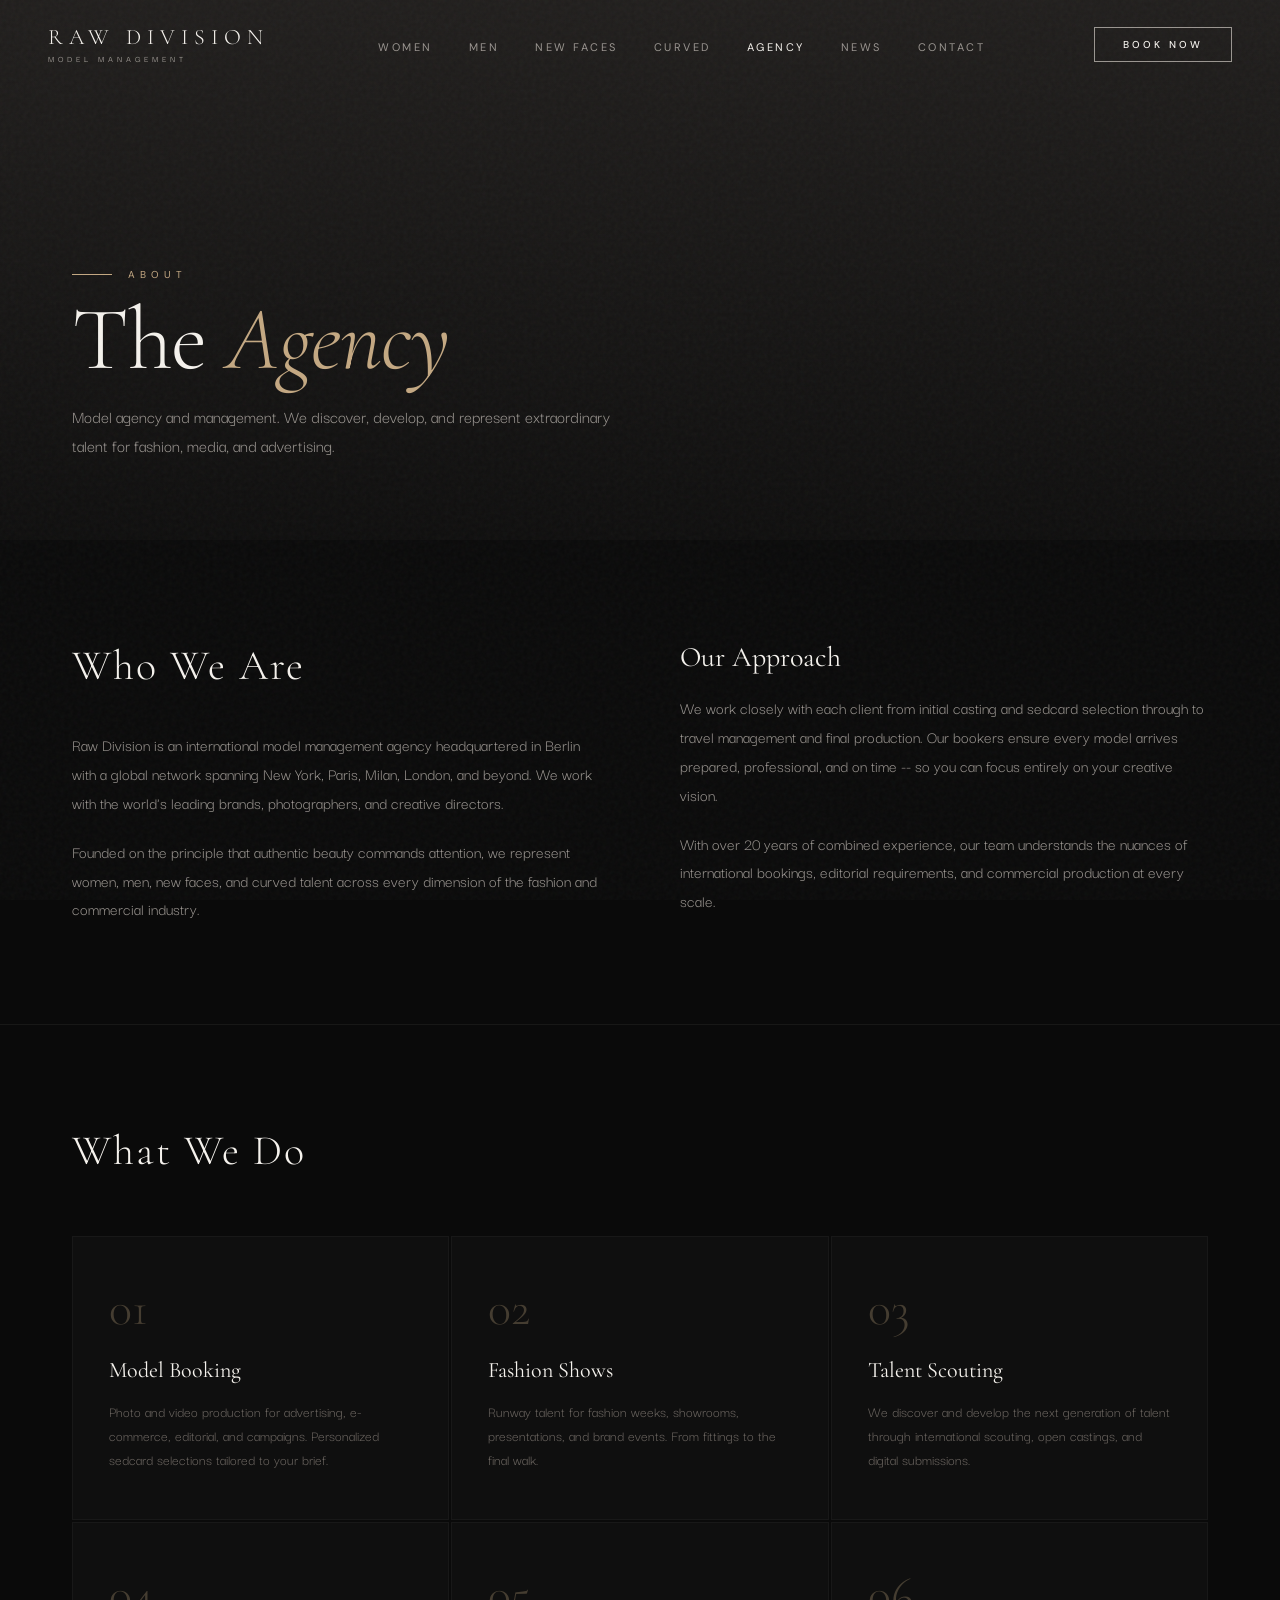
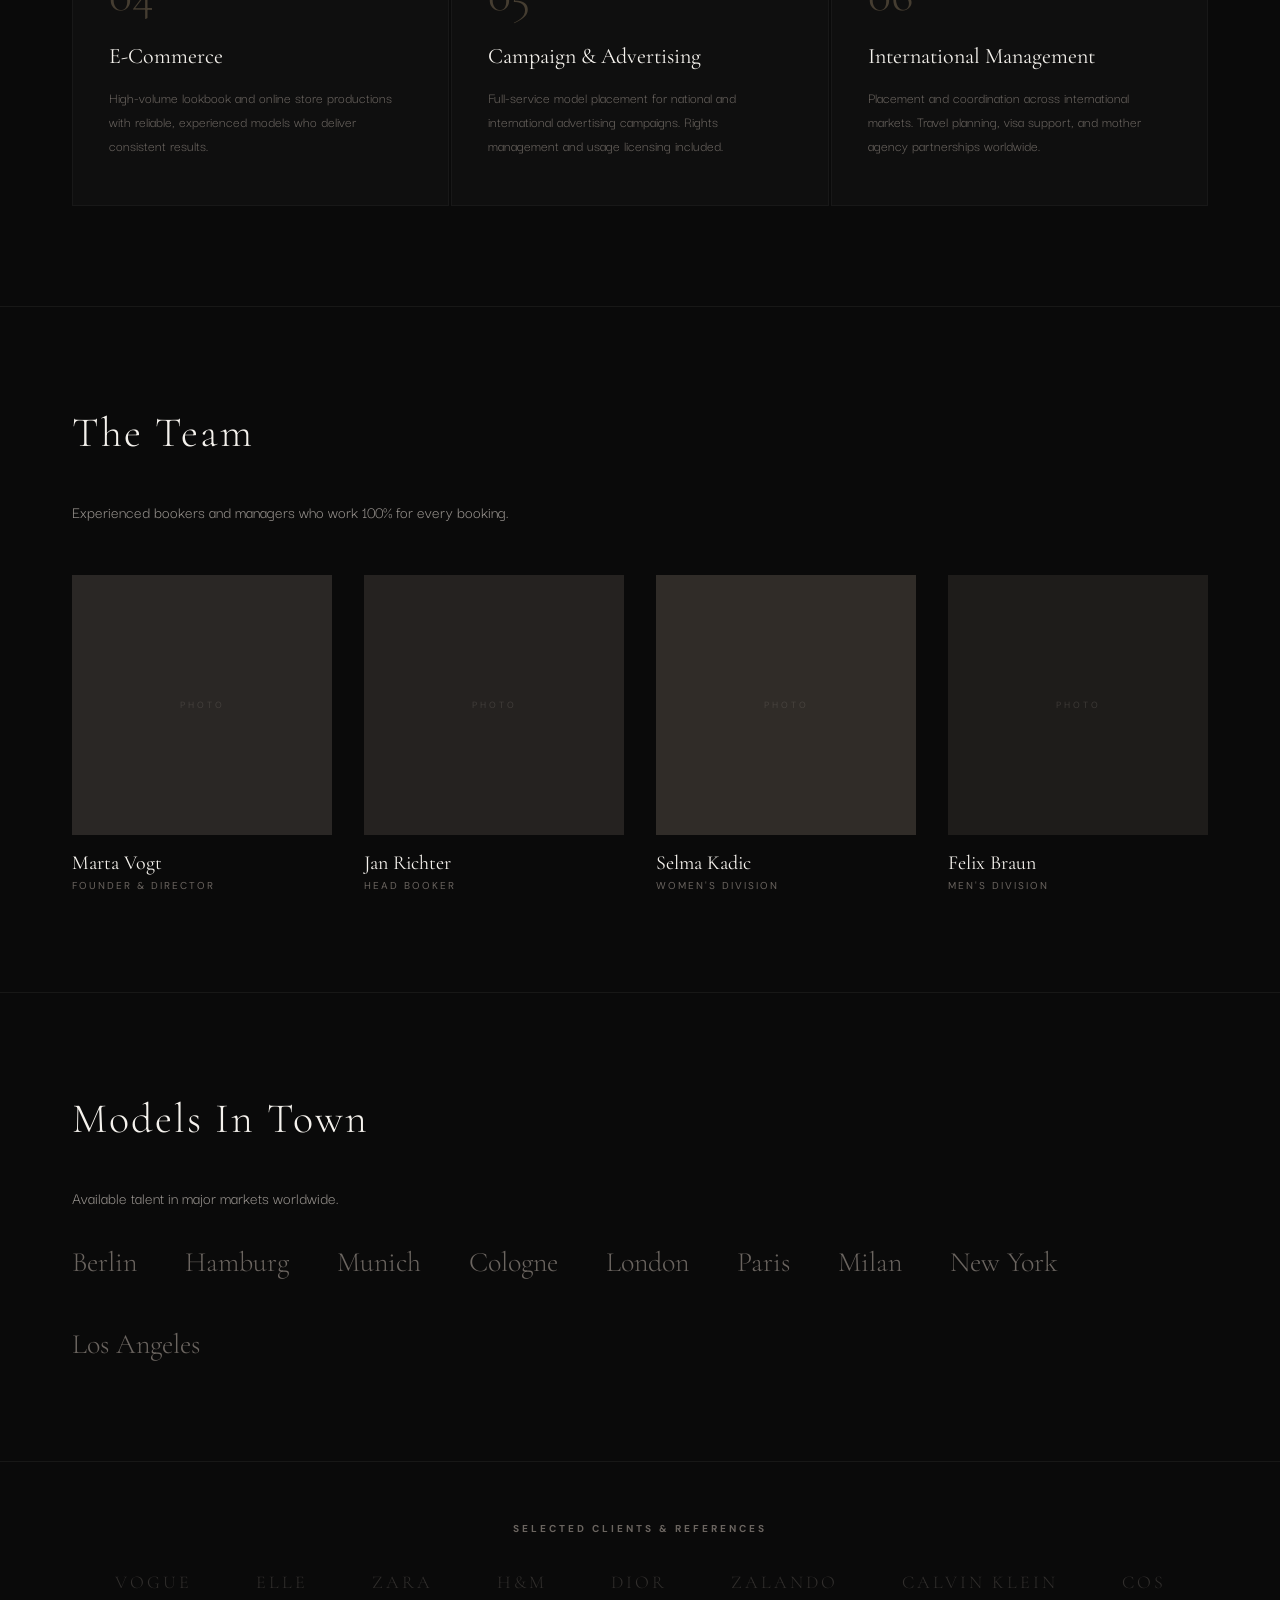
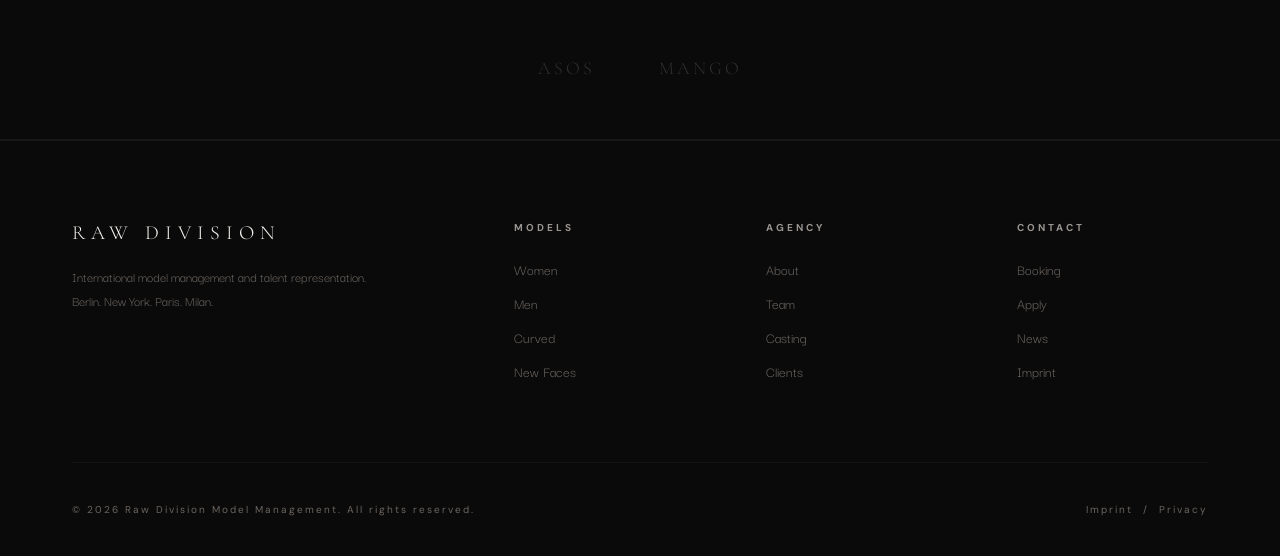
==== agency.html @ 3c8847bb "Initial commit: Raw Division model agency site - 10 HTML pages: home, women, men, new faces, curved," ====
<!DOCTYPE html>
<html lang="en">
<head>
<meta charset="UTF-8">
<meta name="viewport" content="width=device-width, initial-scale=1.0">
<title>Agency &mdash; Raw Division</title>
<link rel="stylesheet" href="styles.css">
<style>
  .team-grid {
    display: grid;
    grid-template-columns: repeat(4, 1fr);
    gap: 32px;
    margin-top: 48px;
  }
  .team-card-img {
    aspect-ratio: 1/1;
    background: var(--dark-gray);
    margin-bottom: 16px;
    display: flex;
    align-items: center;
    justify-content: center;
  }
  .team-card-img .ph-label {
    font-family: var(--font-ui);
    font-size: 9px;
    letter-spacing: 3px;
    color: var(--mid-gray);
    opacity: var(--ph-opacity);
    text-transform: uppercase;
  }
  .team-card:nth-child(4n+1) .team-card-img { background: var(--surface-1); }
  .team-card:nth-child(4n+2) .team-card-img { background: var(--surface-2); }
  .team-card:nth-child(4n+3) .team-card-img { background: var(--surface-3); }
  .team-card:nth-child(4n+4) .team-card-img { background: var(--surface-4); }
  .team-card-name {
    font-family: var(--font-display);
    font-size: 20px;
    font-weight: 400;
    margin-bottom: 4px;
  }
  .team-card-role {
    font-family: var(--font-ui);
    font-size: 10px;
    letter-spacing: 2px;
    text-transform: uppercase;
    color: var(--mid-gray);
  }
  .cities-row {
    display: flex;
    gap: 48px;
    flex-wrap: wrap;
    margin-top: 32px;
  }
  .city-item {
    font-family: var(--font-display);
    font-size: 28px;
    font-weight: 300;
    color: var(--mid-gray);
    transition: color 0.3s;
    cursor: default;
  }
  .city-item:hover { color: var(--accent); }
  @media (max-width: 1024px) {
    .team-grid { grid-template-columns: repeat(2, 1fr); }
  }
  @media (max-width: 640px) {
    .team-grid { grid-template-columns: 1fr 1fr; gap: 20px; }
    .cities-row { gap: 24px; }
    .city-item { font-size: 22px; }
  }
</style>
</head>
<body>

<nav class="nav" id="mainNav">
  <a href="index.html" class="nav-logo">Raw Division<span>Model Management</span></a>
  <ul class="nav-links">
    <li><a href="women.html">Women</a></li>
    <li><a href="men.html">Men</a></li>
    <li><a href="new-faces.html">New Faces</a></li>
    <li><a href="curved.html">Curved</a></li>
    <li><a href="agency.html" class="active">Agency</a></li>
    <li><a href="news.html">News</a></li>
    <li><a href="contact.html">Contact</a></li>
  </ul>
  <a href="contact.html" class="nav-cta">Book Now</a>
  <button class="hamburger" id="hamburgerBtn"><span></span><span></span><span></span></button>
</nav>
<div class="mobile-nav" id="mobileNav">
  <button class="mobile-nav-close" id="mobileNavClose">&times;</button>
  <a href="women.html">Women</a><a href="men.html">Men</a><a href="new-faces.html">New Faces</a>
  <a href="curved.html">Curved</a><a href="agency.html">Agency</a><a href="news.html">News</a>
  <a href="contact.html">Contact</a><a href="apply.html">Apply</a>
</div>

<section class="page-hero">
  <div class="page-hero-bg"></div>
  <div class="page-hero-pre anim-fade-up anim-d1">About</div>
  <h1 class="anim-fade-up anim-d2">The <em>Agency</em></h1>
  <p class="hero-sub anim-fade-up anim-d3">Model agency and management. We discover, develop, and represent extraordinary talent for fashion, media, and advertising.</p>
</section>

<!-- ABOUT -->
<section class="content-section">
  <div class="two-col">
    <div class="reveal">
      <h2>Who We Are</h2>
      <p>Raw Division is an international model management agency headquartered in Berlin with a global network spanning New York, Paris, Milan, London, and beyond. We work with the world's leading brands, photographers, and creative directors.</p>
      <p>Founded on the principle that authentic beauty commands attention, we represent women, men, new faces, and curved talent across every dimension of the fashion and commercial industry.</p>
    </div>
    <div class="reveal">
      <h3>Our Approach</h3>
      <p>We work closely with each client from initial casting and sedcard selection through to travel management and final production. Our bookers ensure every model arrives prepared, professional, and on time -- so you can focus entirely on your creative vision.</p>
      <p>With over 20 years of combined experience, our team understands the nuances of international bookings, editorial requirements, and commercial production at every scale.</p>
    </div>
  </div>
</section>

<!-- SERVICES -->
<section class="content-section bordered">
  <h2 class="reveal">What We Do</h2>
  <div class="features-grid">
    <div class="feature-card reveal">
      <div class="feature-number">01</div>
      <h4>Model Booking</h4>
      <p>Photo and video production for advertising, e-commerce, editorial, and campaigns. Personalized sedcard selections tailored to your brief.</p>
    </div>
    <div class="feature-card reveal">
      <div class="feature-number">02</div>
      <h4>Fashion Shows</h4>
      <p>Runway talent for fashion weeks, showrooms, presentations, and brand events. From fittings to the final walk.</p>
    </div>
    <div class="feature-card reveal">
      <div class="feature-number">03</div>
      <h4>Talent Scouting</h4>
      <p>We discover and develop the next generation of talent through international scouting, open castings, and digital submissions.</p>
    </div>
    <div class="feature-card reveal">
      <div class="feature-number">04</div>
      <h4>E-Commerce</h4>
      <p>High-volume lookbook and online store productions with reliable, experienced models who deliver consistent results.</p>
    </div>
    <div class="feature-card reveal">
      <div class="feature-number">05</div>
      <h4>Campaign &amp; Advertising</h4>
      <p>Full-service model placement for national and international advertising campaigns. Rights management and usage licensing included.</p>
    </div>
    <div class="feature-card reveal">
      <div class="feature-number">06</div>
      <h4>International Management</h4>
      <p>Placement and coordination across international markets. Travel planning, visa support, and mother agency partnerships worldwide.</p>
    </div>
  </div>
</section>

<!-- TEAM -->
<section class="content-section bordered" id="team">
  <h2 class="reveal">The Team</h2>
  <p class="reveal">Experienced bookers and managers who work 100% for every booking.</p>
  <div class="team-grid">
    <div class="team-card reveal">
      <div class="team-card-img"><span class="ph-label">Photo</span></div>
      <div class="team-card-name">Marta Vogt</div>
      <div class="team-card-role">Founder &amp; Director</div>
    </div>
    <div class="team-card reveal">
      <div class="team-card-img"><span class="ph-label">Photo</span></div>
      <div class="team-card-name">Jan Richter</div>
      <div class="team-card-role">Head Booker</div>
    </div>
    <div class="team-card reveal">
      <div class="team-card-img"><span class="ph-label">Photo</span></div>
      <div class="team-card-name">Selma Kadic</div>
      <div class="team-card-role">Women's Division</div>
    </div>
    <div class="team-card reveal">
      <div class="team-card-img"><span class="ph-label">Photo</span></div>
      <div class="team-card-name">Felix Braun</div>
      <div class="team-card-role">Men's Division</div>
    </div>
  </div>
</section>

<!-- CITIES -->
<section class="content-section bordered">
  <h2 class="reveal">Models In Town</h2>
  <p class="reveal">Available talent in major markets worldwide.</p>
  <div class="cities-row reveal">
    <span class="city-item">Berlin</span>
    <span class="city-item">Hamburg</span>
    <span class="city-item">Munich</span>
    <span class="city-item">Cologne</span>
    <span class="city-item">London</span>
    <span class="city-item">Paris</span>
    <span class="city-item">Milan</span>
    <span class="city-item">New York</span>
    <span class="city-item">Los Angeles</span>
  </div>
</section>

<!-- CLIENTS -->
<section class="clients-strip" id="clients">
  <h4>Selected Clients &amp; References</h4>
  <div class="clients-logos">
    <span class="client-logo-placeholder">Vogue</span>
    <span class="client-logo-placeholder">Elle</span>
    <span class="client-logo-placeholder">Zara</span>
    <span class="client-logo-placeholder">H&M</span>
    <span class="client-logo-placeholder">Dior</span>
    <span class="client-logo-placeholder">Zalando</span>
    <span class="client-logo-placeholder">Calvin Klein</span>
    <span class="client-logo-placeholder">Cos</span>
    <span class="client-logo-placeholder">ASOS</span>
    <span class="client-logo-placeholder">Mango</span>
  </div>
</section>

<footer class="footer">
  <div class="footer-top">
    <div class="footer-brand"><div class="footer-logo">Raw Division</div><p>International model management and talent representation. Berlin. New York. Paris. Milan.</p></div>
    <div class="footer-col"><h4>Models</h4><ul><li><a href="women.html">Women</a></li><li><a href="men.html">Men</a></li><li><a href="curved.html">Curved</a></li><li><a href="new-faces.html">New Faces</a></li></ul></div>
    <div class="footer-col"><h4>Agency</h4><ul><li><a href="agency.html">About</a></li><li><a href="agency.html#team">Team</a></li><li><a href="contact.html">Casting</a></li><li><a href="agency.html#clients">Clients</a></li></ul></div>
    <div class="footer-col"><h4>Contact</h4><ul><li><a href="contact.html">Booking</a></li><li><a href="apply.html">Apply</a></li><li><a href="news.html">News</a></li><li><a href="#">Imprint</a></li></ul></div>
  </div>
  <div class="footer-bottom"><p>&copy; 2026 Raw Division Model Management. All rights reserved.</p><p>Imprint &nbsp;/&nbsp; Privacy</p></div>
</footer>
<script src="main.js"></script>
</body>
</html>
---- styles.css ----
@import url('https://fonts.googleapis.com/css2?family=Cormorant+Garamond:ital,wght@0,300;0,400;0,500;0,600;0,700;1,300;1,400&family=Darker+Grotesque:wght@300;400;500;600;700;800;900&family=DM+Sans:wght@300;400;500&display=swap');

:root {
  /* ── Palette ── */
  --black: #0a0a0a;
  --white: #f5f2ed;
  --warm-gray: #9a9590;
  --mid-gray: #6b6560;
  --dark-gray: #2a2725;
  --accent: #c4a882;
  --accent-dark: #8a6d4b;

  /* ── Surfaces (placeholder tone variations) ── */
  --surface-1: #2a2725;
  --surface-2: #252220;
  --surface-3: #302c28;
  --surface-4: #1e1c1a;
  --surface-5: #28251f;
  --surface-6: #232120;

  /* ── Borders & dividers ── */
  --border-subtle: rgba(245, 242, 237, 0.06);
  --border-muted: rgba(245, 242, 237, 0.04);
  --border-medium: rgba(245, 242, 237, 0.1);
  --border-strong: rgba(245, 242, 237, 0.15);

  /* ── Surface overlays ── */
  --overlay-faint: rgba(245, 242, 237, 0.02);
  --overlay-hover: rgba(245, 242, 237, 0.04);
  --overlay-accent-faint: rgba(196, 168, 130, 0.03);
  --overlay-accent-glow: rgba(196, 168, 130, 0.04);
  --accent-muted: rgba(196, 168, 130, 0.3);
  --watermark: rgba(245, 242, 237, 0.03);
  --watermark-faint: rgba(245, 242, 237, 0.02);

  /* ── Scrim gradients ── */
  --scrim-nav: rgba(10, 10, 10, 0.88);
  --scrim-light: rgba(10, 10, 10, 0.3);
  --scrim-medium: rgba(10, 10, 10, 0.6);
  --scrim-heavy: rgba(10, 10, 10, 0.75);
  --scrim-hero: rgba(10, 10, 10, 0.85);
  --scrim-deep: rgba(10, 10, 10, 0.8);

  /* ── Typography ── */
  --font-display: 'Cormorant Garamond', Georgia, serif;
  --font-body: 'Darker Grotesque', sans-serif;
  --font-ui: 'DM Sans', sans-serif;

  --text-xs: 9px;
  --text-sm: 10px;
  --text-base: 11px;
  --text-md: 14px;
  --text-body: 16px;
  --text-body-lg: 17px;
  --text-lg: 20px;
  --text-xl: 22px;
  --text-2xl: 28px;
  --text-3xl: 32px;
  --text-4xl: 36px;
  --text-5xl: 42px;
  --text-6xl: 48px;

  --weight-light: 300;
  --weight-regular: 400;
  --weight-medium: 500;

  --tracking-tight: -1px;
  --tracking-body: 1px;
  --tracking-ui: 2px;
  --tracking-ui-wide: 2.5px;
  --tracking-caps: 3px;
  --tracking-label: 4px;
  --tracking-spread: 5px;
  --tracking-logo: 6px;

  /* ── Spacing scale (8px base) ── */
  --space-xs: 4px;
  --space-sm: 8px;
  --space-md: 16px;
  --space-lg: 24px;
  --space-xl: 32px;
  --space-2xl: 48px;
  --space-3xl: 60px;
  --space-4xl: 72px;
  --space-5xl: 80px;
  --space-6xl: 100px;
  --space-7xl: 120px;

  /* ── Z-index layers ── */
  --z-base: 0;
  --z-content: 1;
  --z-overlay: 2;
  --z-nav: 100;
  --z-mobile-nav: 150;
  --z-hamburger: 200;
  --z-grain: 9999;

  /* ── Transitions ── */
  --ease-out: cubic-bezier(0.25, 0.1, 0.25, 1);
  --duration-fast: 0.3s;
  --duration-medium: 0.4s;
  --duration-slow: 0.6s;
  --duration-slower: 0.7s;

  /* ── Placeholder opacity ── */
  --ph-opacity: 0.4;
}

* { margin: 0; padding: 0; box-sizing: border-box; }
html { scroll-behavior: smooth; background: var(--black); }
body {
  font-family: var(--font-body);
  background: var(--black);
  color: var(--white);
  overflow-x: hidden;
  -webkit-font-smoothing: antialiased;
}
body::after {
  content: '';
  position: fixed;
  top: 0; left: 0; right: 0; bottom: 0;
  background-image: url("data:image/svg+xml,%3Csvg viewBox='0 0 256 256' xmlns='http://www.w3.org/2000/svg'%3E%3Cfilter id='n'%3E%3CfeTurbulence type='fractalNoise' baseFrequency='0.85' numOctaves='4' stitchTiles='stitch'/%3E%3C/filter%3E%3Crect width='100%25' height='100%25' filter='url(%23n)' opacity='0.04'/%3E%3C/svg%3E");
  pointer-events: none;
  z-index: var(--z-grain);
}
a { color: inherit; text-decoration: none; }
img { max-width: 100%; display: block; }

/* ── NAVIGATION ── */
.nav {
  position: fixed;
  top: 0; left: 0; right: 0;
  z-index: var(--z-nav);
  padding: 24px 48px;
  display: flex;
  align-items: center;
  justify-content: space-between;
  transition: background 0.4s, backdrop-filter 0.4s;
}
.nav.scrolled {
  background: var(--scrim-nav);
  backdrop-filter: blur(20px);
  -webkit-backdrop-filter: blur(20px);
}
.nav-logo {
  font-family: var(--font-display);
  font-size: 22px;
  font-weight: 300;
  letter-spacing: 6px;
  text-transform: uppercase;
  color: var(--white);
}
.nav-logo span {
  display: block;
  font-family: var(--font-body);
  font-size: 9px;
  letter-spacing: 4px;
  color: var(--warm-gray);
  margin-top: 2px;
  font-weight: 500;
}
.nav-links {
  display: flex;
  gap: 36px;
  list-style: none;
  align-items: center;
}
.nav-links a {
  font-family: var(--font-ui);
  font-size: 11px;
  letter-spacing: 2.5px;
  text-transform: uppercase;
  color: var(--warm-gray);
  transition: color 0.3s;
  font-weight: 400;
}
.nav-links a:hover, .nav-links a.active { color: var(--white); }
.nav-cta {
  font-family: var(--font-ui);
  font-size: 10px;
  letter-spacing: 3px;
  text-transform: uppercase;
  padding: 10px 28px;
  border: 1px solid var(--warm-gray);
  color: var(--white);
  transition: all 0.3s;
  font-weight: 500;
}
.nav-cta:hover {
  background: var(--white);
  color: var(--black);
  border-color: var(--white);
}
.hamburger {
  display: none;
  flex-direction: column;
  gap: 5px;
  cursor: pointer;
  z-index: var(--z-hamburger);
  background: none;
  border: none;
}
.hamburger span {
  width: 24px;
  height: 1px;
  background: var(--white);
  transition: 0.3s;
}

/* ── MOBILE NAV ── */
.mobile-nav {
  position: fixed;
  top: 0; left: 0; right: 0; bottom: 0;
  background: var(--black);
  z-index: var(--z-mobile-nav);
  display: flex;
  flex-direction: column;
  align-items: center;
  justify-content: center;
  gap: 32px;
  opacity: 0;
  pointer-events: none;
  transition: opacity 0.4s;
}
.mobile-nav.open {
  opacity: 1;
  pointer-events: all;
}
.mobile-nav a {
  font-family: var(--font-display);
  font-size: 32px;
  font-weight: 300;
  letter-spacing: 4px;
  color: var(--warm-gray);
  transition: color 0.3s;
}
.mobile-nav a:hover { color: var(--white); }
.mobile-nav-close {
  position: absolute;
  top: 24px;
  right: 32px;
  font-size: 28px;
  color: var(--white);
  cursor: pointer;
  background: none;
  border: none;
  font-family: var(--font-body);
  font-weight: 300;
}

/* ── PAGE HERO ── */
.page-hero {
  min-height: 60vh;
  display: flex;
  flex-direction: column;
  justify-content: flex-end;
  padding: 160px 72px 80px;
  position: relative;
  overflow: hidden;
}
.page-hero.full { min-height: 100vh; }
.page-hero-bg {
  position: absolute;
  inset: 0;
  background: var(--dark-gray);
  z-index: var(--z-base);
}
.page-hero-bg::after {
  content: '';
  position: absolute;
  inset: 0;
  background: linear-gradient(180deg, var(--scrim-light) 0%, var(--scrim-hero) 100%);
}
.page-hero-pre {
  font-family: var(--font-ui);
  font-size: 10px;
  letter-spacing: 5px;
  text-transform: uppercase;
  color: var(--accent);
  margin-bottom: 16px;
  position: relative;
  z-index: var(--z-overlay);
  display: flex;
  align-items: center;
  gap: 16px;
}
.page-hero-pre::before {
  content: '';
  width: 40px;
  height: 1px;
  background: var(--accent);
}
.page-hero h1 {
  font-family: var(--font-display);
  font-size: clamp(48px, 7vw, 110px);
  font-weight: 300;
  line-height: 0.95;
  letter-spacing: -1px;
  position: relative;
  z-index: var(--z-overlay);
}
.page-hero h1 em {
  font-style: italic;
  font-weight: 300;
  color: var(--accent);
}
.page-hero p.hero-sub {
  font-family: var(--font-body);
  font-size: 18px;
  font-weight: 400;
  color: var(--warm-gray);
  margin-top: 20px;
  position: relative;
  z-index: var(--z-overlay);
  max-width: 560px;
  line-height: 1.6;
}

/* ── MODEL GRID (Women, Men, etc.) ── */
.model-grid-section {
  padding: 80px 72px 120px;
}
.model-grid-header {
  display: flex;
  align-items: flex-end;
  justify-content: space-between;
  margin-bottom: 60px;
  border-bottom: 1px solid var(--border-subtle);
  padding-bottom: 24px;
}
.model-grid-header h2 {
  font-family: var(--font-display);
  font-size: 36px;
  font-weight: 300;
  letter-spacing: 2px;
}
.model-grid-filter {
  display: flex;
  gap: 28px;
}
.model-grid-filter a {
  font-family: var(--font-ui);
  font-size: 10px;
  letter-spacing: 2.5px;
  text-transform: uppercase;
  color: var(--mid-gray);
  transition: color 0.3s;
  padding-bottom: 4px;
}
.model-grid-filter a:hover, .model-grid-filter a.active {
  color: var(--white);
  border-bottom: 1px solid var(--accent);
}

.model-grid {
  display: grid;
  grid-template-columns: repeat(4, 1fr);
  gap: 24px;
}
.model-card {
  position: relative;
  overflow: hidden;
  cursor: pointer;
}
.model-card-img {
  aspect-ratio: 3/4;
  background: var(--dark-gray);
  display: flex;
  align-items: center;
  justify-content: center;
  overflow: hidden;
  position: relative;
  transition: transform var(--duration-slow) var(--ease-out);
}
.model-card:hover .model-card-img { transform: scale(1.03); }
.model-card-img .ph-label {
  font-family: var(--font-ui);
  font-size: 9px;
  letter-spacing: 4px;
  text-transform: uppercase;
  color: var(--mid-gray);
  opacity: var(--ph-opacity);
}
.model-card-overlay {
  position: absolute;
  inset: 0;
  background: linear-gradient(180deg, transparent 40%, var(--scrim-medium) 100%);
  opacity: 0;
  transition: opacity 0.4s;
  display: flex;
  align-items: flex-end;
  padding: 20px;
}
.model-card:hover .model-card-overlay { opacity: 1; }
.model-card-overlay span {
  font-family: var(--font-ui);
  font-size: 10px;
  letter-spacing: 2px;
  text-transform: uppercase;
  color: var(--white);
}
.model-card-info { padding: 16px 0; }
.model-card-name {
  font-family: var(--font-display);
  font-size: 20px;
  font-weight: 400;
  letter-spacing: 1px;
  transition: color 0.3s;
}
.model-card:hover .model-card-name { color: var(--accent); }
.model-card-stats {
  font-family: var(--font-ui);
  font-size: 10px;
  letter-spacing: 2px;
  text-transform: uppercase;
  color: var(--mid-gray);
  margin-top: 4px;
}

/* Vary card bg tones */
.model-card:nth-child(6n+1) .model-card-img { background: var(--surface-1); }
.model-card:nth-child(6n+2) .model-card-img { background: var(--surface-2); }
.model-card:nth-child(6n+3) .model-card-img { background: var(--surface-3); }
.model-card:nth-child(6n+4) .model-card-img { background: var(--surface-4); }
.model-card:nth-child(6n+5) .model-card-img { background: var(--surface-5); }
.model-card:nth-child(6n+6) .model-card-img { background: var(--surface-6); }

/* ── CONTENT SECTIONS ── */
.content-section {
  padding: 100px 72px;
  position: relative;
}
.content-section.bordered {
  border-top: 1px solid var(--border-subtle);
}
.content-section h2 {
  font-family: var(--font-display);
  font-size: 42px;
  font-weight: 300;
  letter-spacing: 2px;
  margin-bottom: 40px;
}
.content-section h3 {
  font-family: var(--font-display);
  font-size: 28px;
  font-weight: 400;
  margin-bottom: 20px;
}
.content-section p {
  font-family: var(--font-body);
  font-size: 17px;
  line-height: 1.7;
  color: var(--warm-gray);
  max-width: 720px;
}
.content-section p + p { margin-top: 20px; }

/* Two-column layout */
.two-col {
  display: grid;
  grid-template-columns: 1fr 1fr;
  gap: 80px;
  align-items: start;
}
.two-col-narrow {
  display: grid;
  grid-template-columns: 1fr 2fr;
  gap: 80px;
  align-items: start;
}

/* ── AGENCY FEATURES ── */
.features-grid {
  display: grid;
  grid-template-columns: repeat(3, 1fr);
  gap: 2px;
  margin-top: 60px;
}
.feature-card {
  padding: 48px 36px;
  background: var(--overlay-faint);
  border: 1px solid var(--border-muted);
  transition: background 0.4s;
}
.feature-card:hover { background: var(--overlay-hover); }
.feature-number {
  font-family: var(--font-display);
  font-size: 48px;
  font-weight: 300;
  color: var(--accent-muted);
  margin-bottom: 24px;
  line-height: 1;
}
.feature-card h4 {
  font-family: var(--font-display);
  font-size: 22px;
  font-weight: 400;
  margin-bottom: 16px;
  color: var(--white);
}
.feature-card p {
  font-family: var(--font-body);
  font-size: 15px;
  color: var(--mid-gray);
  line-height: 1.6;
}

/* ── CLIENTS STRIP ── */
.clients-strip {
  padding: 60px 72px;
  border-top: 1px solid var(--border-subtle);
  border-bottom: 1px solid var(--border-subtle);
}
.clients-strip h4 {
  font-family: var(--font-ui);
  font-size: 10px;
  letter-spacing: 3px;
  text-transform: uppercase;
  color: var(--mid-gray);
  margin-bottom: 36px;
  text-align: center;
}
.clients-logos {
  display: flex;
  align-items: center;
  justify-content: center;
  gap: 64px;
  flex-wrap: wrap;
}
.client-logo-placeholder {
  font-family: var(--font-display);
  font-size: 18px;
  font-weight: 300;
  color: var(--mid-gray);
  letter-spacing: 3px;
  opacity: var(--ph-opacity);
  text-transform: uppercase;
  transition: opacity 0.3s;
}
.client-logo-placeholder:hover { opacity: 1; }

/* ── NEWS CARDS ── */
.news-grid {
  display: grid;
  grid-template-columns: repeat(3, 1fr);
  gap: 32px;
  margin-top: 60px;
}
.news-card {
  cursor: pointer;
  transition: transform 0.3s;
}
.news-card:hover { transform: translateY(-4px); }
.news-card-img {
  aspect-ratio: 16/10;
  background: var(--dark-gray);
  margin-bottom: 20px;
  display: flex;
  align-items: center;
  justify-content: center;
  overflow: hidden;
}
.news-card-img .ph-label {
  font-family: var(--font-ui);
  font-size: 9px;
  letter-spacing: 3px;
  color: var(--mid-gray);
  opacity: var(--ph-opacity);
}
.news-card-date {
  font-family: var(--font-ui);
  font-size: 10px;
  letter-spacing: 2px;
  text-transform: uppercase;
  color: var(--mid-gray);
  margin-bottom: 8px;
}
.news-card h3 {
  font-family: var(--font-display);
  font-size: 22px;
  font-weight: 400;
  margin-bottom: 12px;
  line-height: 1.3;
}
.news-card p {
  font-family: var(--font-body);
  font-size: 14px;
  color: var(--mid-gray);
  line-height: 1.6;
}

/* Vary news card bg */
.news-card:nth-child(3n+1) .news-card-img { background: var(--surface-1); }
.news-card:nth-child(3n+2) .news-card-img { background: var(--surface-2); }
.news-card:nth-child(3n+3) .news-card-img { background: var(--surface-3); }

/* ── CONTACT / FORM ── */
.contact-grid {
  display: grid;
  grid-template-columns: 1fr 1fr;
  gap: 80px;
  margin-top: 60px;
}
.contact-info h3 {
  font-family: var(--font-display);
  font-size: 28px;
  font-weight: 400;
  margin-bottom: 24px;
}
.contact-info .contact-line {
  font-family: var(--font-body);
  font-size: 16px;
  color: var(--warm-gray);
  margin-bottom: 12px;
  line-height: 1.6;
}
.contact-info .contact-line a {
  color: var(--accent);
  transition: color 0.3s;
}
.contact-info .contact-line a:hover { color: var(--white); }
.contact-info .contact-label {
  font-family: var(--font-ui);
  font-size: 10px;
  letter-spacing: 3px;
  text-transform: uppercase;
  color: var(--mid-gray);
  margin-top: 40px;
  margin-bottom: 12px;
}

.contact-form { display: flex; flex-direction: column; gap: 24px; }
.form-group { display: flex; flex-direction: column; gap: 8px; }
.form-group label {
  font-family: var(--font-ui);
  font-size: 10px;
  letter-spacing: 2px;
  text-transform: uppercase;
  color: var(--mid-gray);
}
.form-group input,
.form-group textarea,
.form-group select {
  font-family: var(--font-body);
  font-size: 16px;
  padding: 14px 0;
  background: transparent;
  border: none;
  border-bottom: 1px solid var(--border-medium);
  color: var(--white);
  outline: none;
  transition: border-color 0.3s;
  resize: none;
}
.form-group input:focus,
.form-group textarea:focus,
.form-group select:focus {
  border-color: var(--accent);
}
.form-group select { cursor: pointer; }
.form-group select option { background: var(--black); color: var(--white); }
.form-group textarea { min-height: 100px; }

.submit-btn {
  align-self: flex-start;
  font-family: var(--font-ui);
  font-size: 11px;
  letter-spacing: 3px;
  text-transform: uppercase;
  padding: 14px 40px;
  border: 1px solid var(--accent-dark);
  background: transparent;
  color: var(--accent);
  cursor: pointer;
  transition: all 0.3s;
}
.submit-btn:hover {
  background: var(--accent);
  color: var(--black);
}

/* ── APPLICATION FORM EXTRAS ── */
.apply-upload-area {
  border: 1px dashed var(--border-strong);
  padding: 48px;
  text-align: center;
  cursor: pointer;
  transition: border-color 0.3s, background 0.3s;
}
.apply-upload-area:hover {
  border-color: var(--accent);
  background: var(--overlay-accent-faint);
}
.apply-upload-area p {
  font-family: var(--font-body);
  font-size: 15px;
  color: var(--mid-gray);
}
.apply-upload-area .upload-cta {
  font-family: var(--font-ui);
  font-size: 11px;
  letter-spacing: 2px;
  text-transform: uppercase;
  color: var(--accent);
  margin-top: 12px;
  display: inline-block;
}

/* ── FOOTER ── */
.footer {
  border-top: 1px solid var(--border-subtle);
  padding: 80px 72px 40px;
}
.footer-top {
  display: grid;
  grid-template-columns: 2fr 1fr 1fr 1fr;
  gap: 60px;
  margin-bottom: 80px;
}
.footer-brand .footer-logo {
  font-family: var(--font-display);
  font-size: 20px;
  font-weight: 300;
  letter-spacing: 6px;
  text-transform: uppercase;
  margin-bottom: 20px;
}
.footer-brand p {
  font-family: var(--font-body);
  font-size: 14px;
  color: var(--mid-gray);
  line-height: 1.7;
  max-width: 320px;
}
.footer-col h4 {
  font-family: var(--font-ui);
  font-size: 10px;
  letter-spacing: 3px;
  text-transform: uppercase;
  color: var(--warm-gray);
  margin-bottom: 24px;
}
.footer-col ul { list-style: none; display: flex; flex-direction: column; gap: 12px; }
.footer-col ul a {
  font-family: var(--font-body);
  font-size: 15px;
  color: var(--mid-gray);
  transition: color 0.3s;
}
.footer-col ul a:hover { color: var(--white); }
.footer-bottom {
  display: flex;
  align-items: center;
  justify-content: space-between;
  padding-top: 40px;
  border-top: 1px solid var(--border-muted);
}
.footer-bottom p {
  font-family: var(--font-ui);
  font-size: 10px;
  letter-spacing: 2px;
  color: var(--mid-gray);
}

/* ── ANIMATIONS ── */
@keyframes fadeUp {
  from { opacity: 0; transform: translateY(30px); }
  to { opacity: 1; transform: translateY(0); }
}
@keyframes slideRight {
  from { opacity: 0; transform: translateX(-20px); }
  to { opacity: 1; transform: translateX(0); }
}
.anim-fade-up { animation: fadeUp 0.8s ease-out forwards; opacity: 0; }
.anim-d1 { animation-delay: 0.1s; }
.anim-d2 { animation-delay: 0.25s; }
.anim-d3 { animation-delay: 0.4s; }
.anim-d4 { animation-delay: 0.55s; }

.reveal {
  opacity: 0;
  transform: translateY(24px);
  transition: opacity 0.7s ease-out, transform 0.7s ease-out;
}
.reveal.visible { opacity: 1; transform: translateY(0); }

/* ── RESPONSIVE ── */
@media (max-width: 1024px) {
  .nav { padding: 20px 32px; }
  .nav-links { display: none; }
  .hamburger { display: flex; }
  .page-hero { padding: 140px 32px 60px; min-height: 50vh; }
  .model-grid-section { padding: 60px 32px 80px; }
  .model-grid { grid-template-columns: repeat(3, 1fr); gap: 16px; }
  .content-section { padding: 60px 32px; }
  .two-col, .two-col-narrow { grid-template-columns: 1fr; gap: 40px; }
  .features-grid { grid-template-columns: repeat(2, 1fr); }
  .news-grid { grid-template-columns: repeat(2, 1fr); }
  .contact-grid { grid-template-columns: 1fr; gap: 48px; }
  .clients-strip { padding: 40px 32px; }
  .clients-logos { gap: 32px; }
  .footer { padding: 60px 32px 32px; }
  .footer-top { grid-template-columns: 1fr 1fr; gap: 40px; }
}
@media (max-width: 640px) {
  .model-grid { grid-template-columns: repeat(2, 1fr); gap: 10px; }
  .features-grid { grid-template-columns: 1fr; }
  .news-grid { grid-template-columns: 1fr; }
  .footer-top { grid-template-columns: 1fr; }
  .nav-cta { display: none; }
  .model-grid-filter { gap: 16px; flex-wrap: wrap; }
  .model-grid-header { flex-direction: column; align-items: flex-start; gap: 16px; }
}
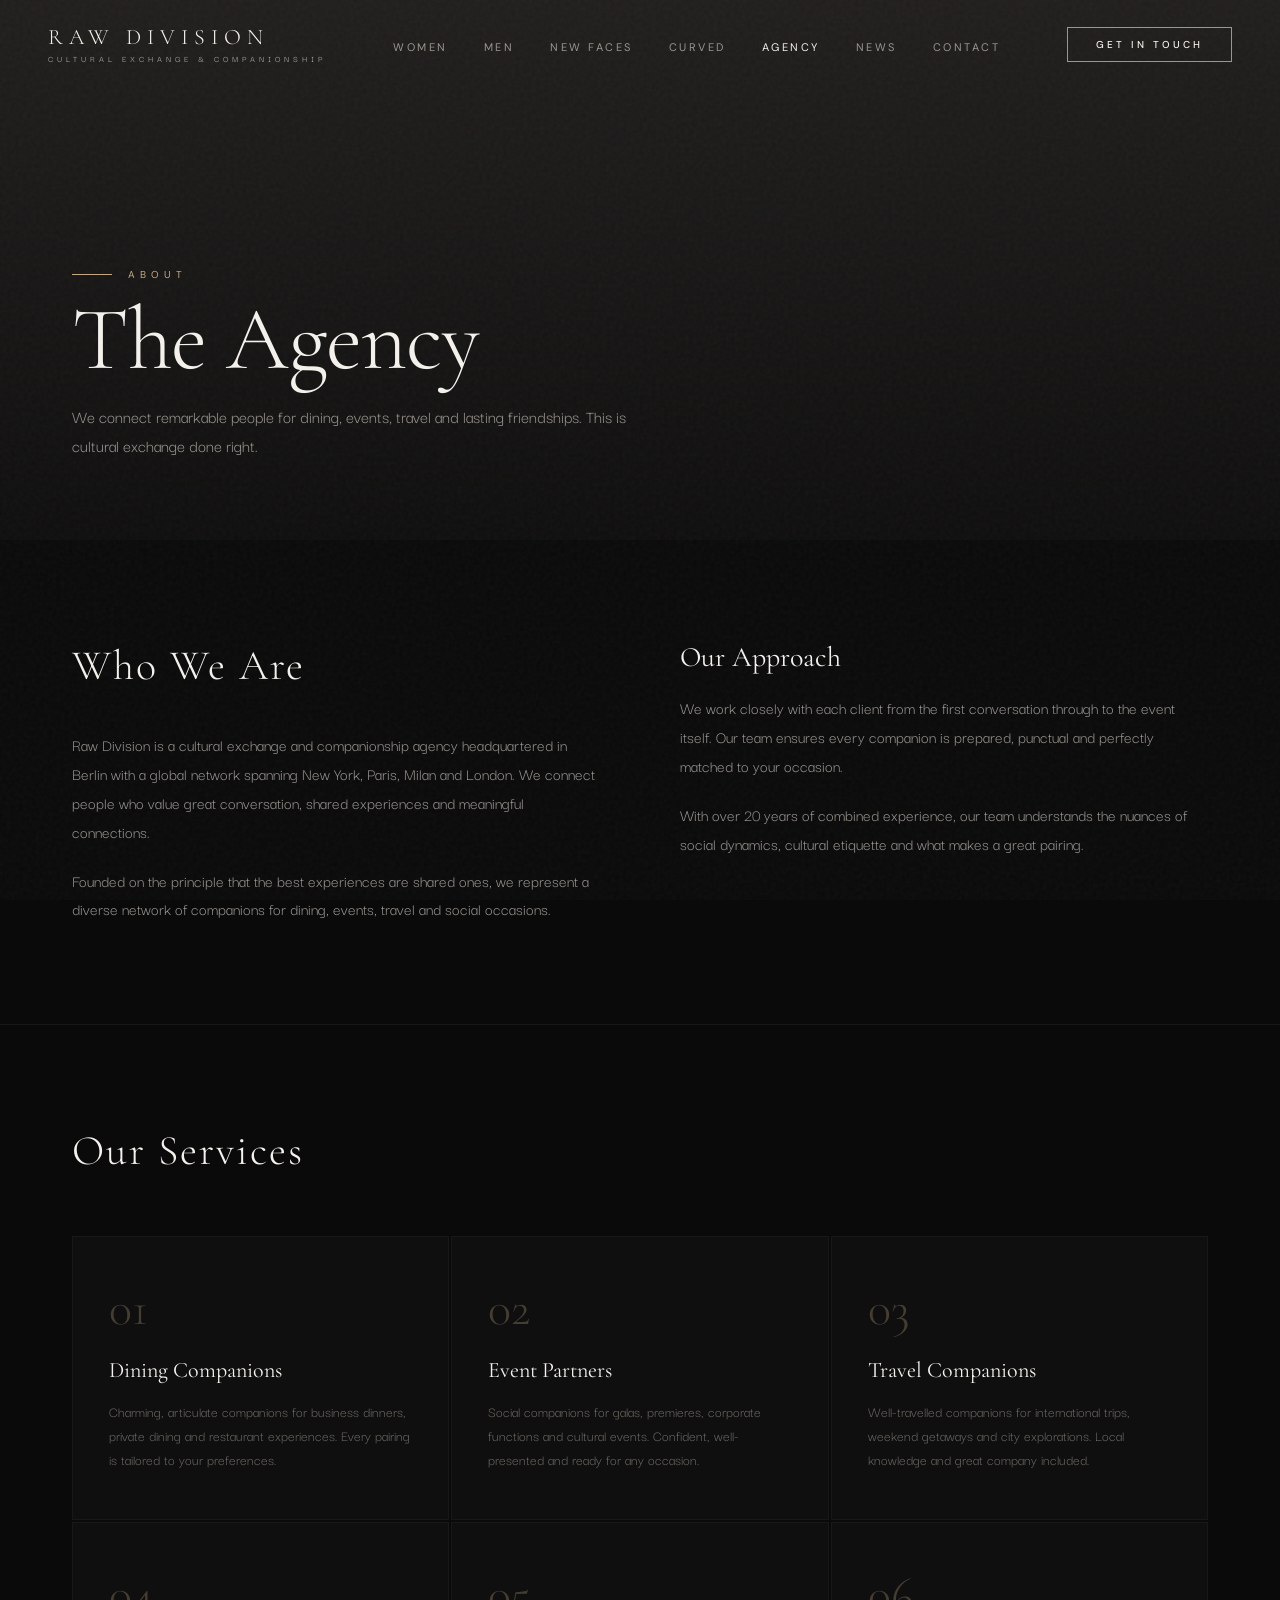
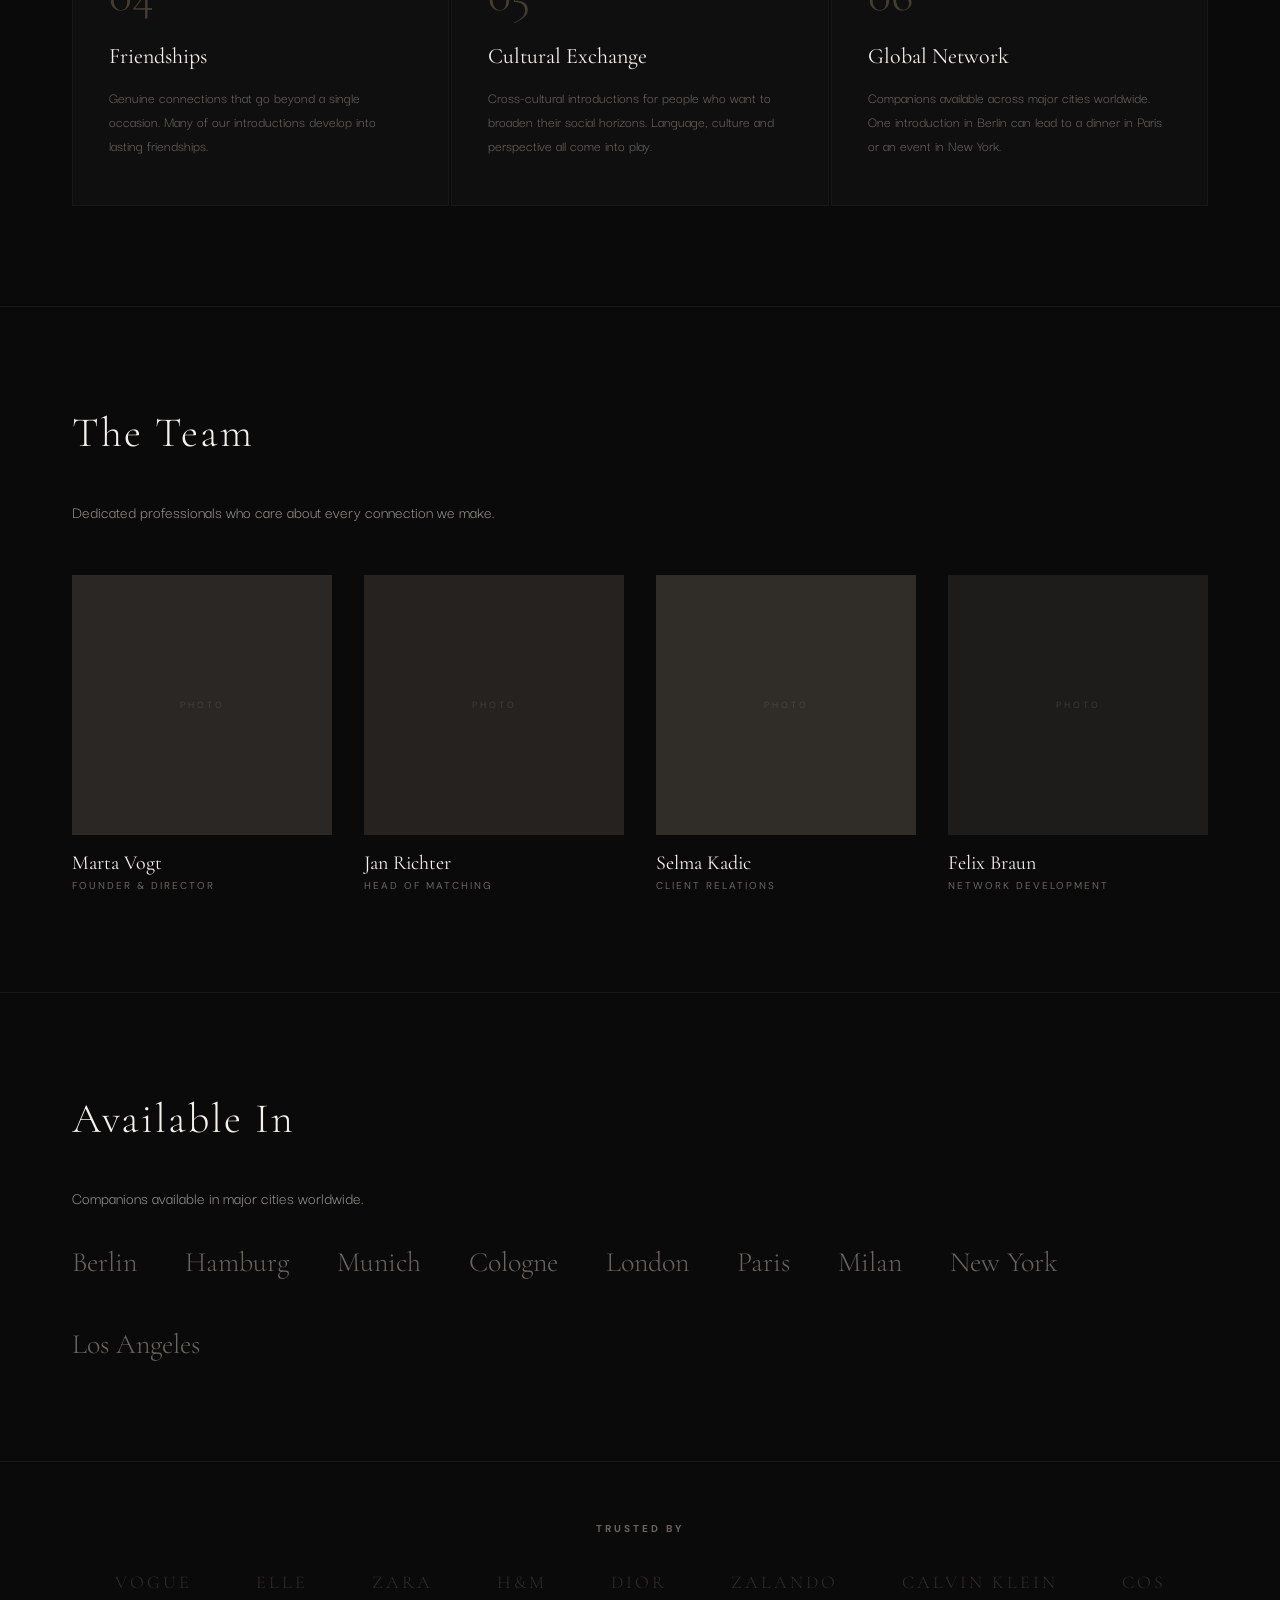
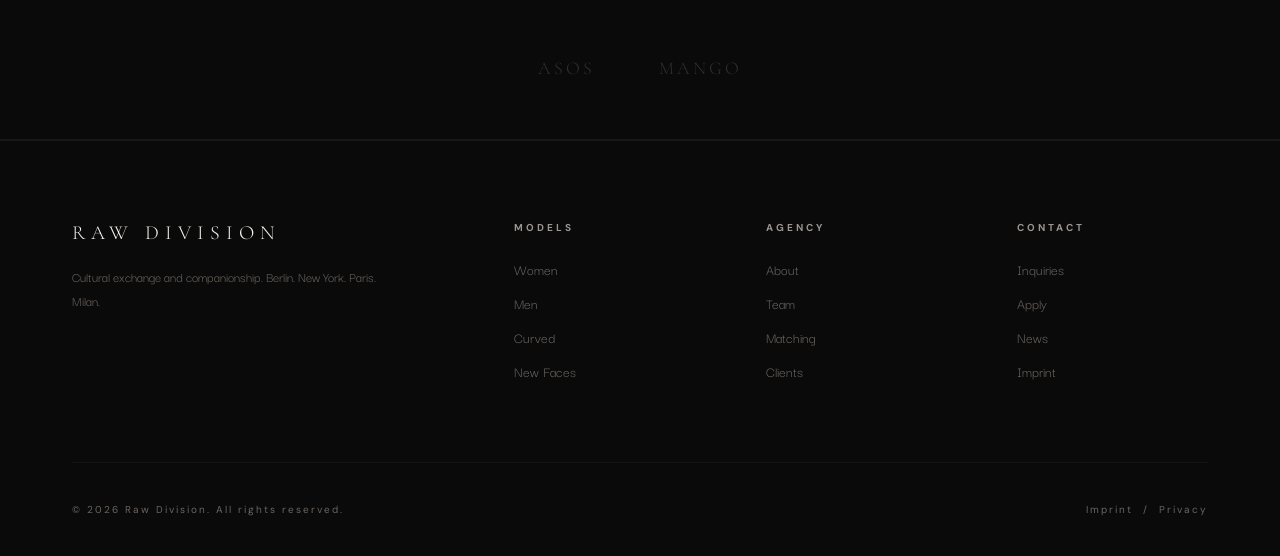
==== commit af0e38db: "Rebrand: cultural exchange, dining and event companions - Removed all italic accent styling (em tags" ====
--- a/agency.html
+++ b/agency.html
@@ -3,7 +3,7 @@
 <head>
 <meta charset="UTF-8">
 <meta name="viewport" content="width=device-width, initial-scale=1.0">
-<title>Agency &mdash; Raw Division</title>
+<title>Agency | Raw Division</title>
 <link rel="stylesheet" href="styles.css">
 <style>
   .team-grid {
@@ -73,7 +73,7 @@
 <body>
 
 <nav class="nav" id="mainNav">
-  <a href="index.html" class="nav-logo">Raw Division<span>Model Management</span></a>
+  <a href="index.html" class="nav-logo">Raw Division<span>Cultural Exchange &amp; Companionship</span></a>
   <ul class="nav-links">
     <li><a href="women.html">Women</a></li>
     <li><a href="men.html">Men</a></li>
@@ -83,7 +83,7 @@
     <li><a href="news.html">News</a></li>
     <li><a href="contact.html">Contact</a></li>
   </ul>
-  <a href="contact.html" class="nav-cta">Book Now</a>
+  <a href="contact.html" class="nav-cta">Get in Touch</a>
   <button class="hamburger" id="hamburgerBtn"><span></span><span></span><span></span></button>
 </nav>
 <div class="mobile-nav" id="mobileNav">
@@ -96,8 +96,8 @@
 <section class="page-hero">
   <div class="page-hero-bg"></div>
   <div class="page-hero-pre anim-fade-up anim-d1">About</div>
-  <h1 class="anim-fade-up anim-d2">The <em>Agency</em></h1>
-  <p class="hero-sub anim-fade-up anim-d3">Model agency and management. We discover, develop, and represent extraordinary talent for fashion, media, and advertising.</p>
+  <h1 class="anim-fade-up anim-d2">The Agency</h1>
+  <p class="hero-sub anim-fade-up anim-d3">We connect remarkable people for dining, events, travel and lasting friendships. This is cultural exchange done right.</p>
 </section>
 
 <!-- ABOUT -->
@@ -105,50 +105,50 @@
   <div class="two-col">
     <div class="reveal">
       <h2>Who We Are</h2>
-      <p>Raw Division is an international model management agency headquartered in Berlin with a global network spanning New York, Paris, Milan, London, and beyond. We work with the world's leading brands, photographers, and creative directors.</p>
-      <p>Founded on the principle that authentic beauty commands attention, we represent women, men, new faces, and curved talent across every dimension of the fashion and commercial industry.</p>
+      <p>Raw Division is a cultural exchange and companionship agency headquartered in Berlin with a global network spanning New York, Paris, Milan and London. We connect people who value great conversation, shared experiences and meaningful connections.</p>
+      <p>Founded on the principle that the best experiences are shared ones, we represent a diverse network of companions for dining, events, travel and social occasions.</p>
     </div>
     <div class="reveal">
       <h3>Our Approach</h3>
-      <p>We work closely with each client from initial casting and sedcard selection through to travel management and final production. Our bookers ensure every model arrives prepared, professional, and on time -- so you can focus entirely on your creative vision.</p>
-      <p>With over 20 years of combined experience, our team understands the nuances of international bookings, editorial requirements, and commercial production at every scale.</p>
+      <p>We work closely with each client from the first conversation through to the event itself. Our team ensures every companion is prepared, punctual and perfectly matched to your occasion.</p>
+      <p>With over 20 years of combined experience, our team understands the nuances of social dynamics, cultural etiquette and what makes a great pairing.</p>
     </div>
   </div>
 </section>
 
 <!-- SERVICES -->
 <section class="content-section bordered">
-  <h2 class="reveal">What We Do</h2>
+  <h2 class="reveal">Our Services</h2>
   <div class="features-grid">
     <div class="feature-card reveal">
       <div class="feature-number">01</div>
-      <h4>Model Booking</h4>
-      <p>Photo and video production for advertising, e-commerce, editorial, and campaigns. Personalized sedcard selections tailored to your brief.</p>
+      <h4>Dining Companions</h4>
+      <p>Charming, articulate companions for business dinners, private dining and restaurant experiences. Every pairing is tailored to your preferences.</p>
     </div>
     <div class="feature-card reveal">
       <div class="feature-number">02</div>
-      <h4>Fashion Shows</h4>
-      <p>Runway talent for fashion weeks, showrooms, presentations, and brand events. From fittings to the final walk.</p>
+      <h4>Event Partners</h4>
+      <p>Social companions for galas, premieres, corporate functions and cultural events. Confident, well-presented and ready for any occasion.</p>
     </div>
     <div class="feature-card reveal">
       <div class="feature-number">03</div>
-      <h4>Talent Scouting</h4>
-      <p>We discover and develop the next generation of talent through international scouting, open castings, and digital submissions.</p>
+      <h4>Travel Companions</h4>
+      <p>Well-travelled companions for international trips, weekend getaways and city explorations. Local knowledge and great company included.</p>
     </div>
     <div class="feature-card reveal">
       <div class="feature-number">04</div>
-      <h4>E-Commerce</h4>
-      <p>High-volume lookbook and online store productions with reliable, experienced models who deliver consistent results.</p>
+      <h4>Friendships</h4>
+      <p>Genuine connections that go beyond a single occasion. Many of our introductions develop into lasting friendships.</p>
     </div>
     <div class="feature-card reveal">
       <div class="feature-number">05</div>
-      <h4>Campaign &amp; Advertising</h4>
-      <p>Full-service model placement for national and international advertising campaigns. Rights management and usage licensing included.</p>
+      <h4>Cultural Exchange</h4>
+      <p>Cross-cultural introductions for people who want to broaden their social horizons. Language, culture and perspective all come into play.</p>
     </div>
     <div class="feature-card reveal">
       <div class="feature-number">06</div>
-      <h4>International Management</h4>
-      <p>Placement and coordination across international markets. Travel planning, visa support, and mother agency partnerships worldwide.</p>
+      <h4>Global Network</h4>
+      <p>Companions available across major cities worldwide. One introduction in Berlin can lead to a dinner in Paris or an event in New York.</p>
     </div>
   </div>
 </section>
@@ -156,7 +156,7 @@
 <!-- TEAM -->
 <section class="content-section bordered" id="team">
   <h2 class="reveal">The Team</h2>
-  <p class="reveal">Experienced bookers and managers who work 100% for every booking.</p>
+  <p class="reveal">Dedicated professionals who care about every connection we make.</p>
   <div class="team-grid">
     <div class="team-card reveal">
       <div class="team-card-img"><span class="ph-label">Photo</span></div>
@@ -166,25 +166,25 @@
     <div class="team-card reveal">
       <div class="team-card-img"><span class="ph-label">Photo</span></div>
       <div class="team-card-name">Jan Richter</div>
-      <div class="team-card-role">Head Booker</div>
+      <div class="team-card-role">Head of Matching</div>
     </div>
     <div class="team-card reveal">
       <div class="team-card-img"><span class="ph-label">Photo</span></div>
       <div class="team-card-name">Selma Kadic</div>
-      <div class="team-card-role">Women's Division</div>
+      <div class="team-card-role">Client Relations</div>
     </div>
     <div class="team-card reveal">
       <div class="team-card-img"><span class="ph-label">Photo</span></div>
       <div class="team-card-name">Felix Braun</div>
-      <div class="team-card-role">Men's Division</div>
+      <div class="team-card-role">Network Development</div>
     </div>
   </div>
 </section>
 
 <!-- CITIES -->
 <section class="content-section bordered">
-  <h2 class="reveal">Models In Town</h2>
-  <p class="reveal">Available talent in major markets worldwide.</p>
+  <h2 class="reveal">Available In</h2>
+  <p class="reveal">Companions available in major cities worldwide.</p>
   <div class="cities-row reveal">
     <span class="city-item">Berlin</span>
     <span class="city-item">Hamburg</span>
@@ -200,7 +200,7 @@
 
 <!-- CLIENTS -->
 <section class="clients-strip" id="clients">
-  <h4>Selected Clients &amp; References</h4>
+  <h4>Trusted By</h4>
   <div class="clients-logos">
     <span class="client-logo-placeholder">Vogue</span>
     <span class="client-logo-placeholder">Elle</span>
@@ -217,12 +217,12 @@
 
 <footer class="footer">
   <div class="footer-top">
-    <div class="footer-brand"><div class="footer-logo">Raw Division</div><p>International model management and talent representation. Berlin. New York. Paris. Milan.</p></div>
+    <div class="footer-brand"><div class="footer-logo">Raw Division</div><p>Cultural exchange and companionship. Berlin. New York. Paris. Milan.</p></div>
     <div class="footer-col"><h4>Models</h4><ul><li><a href="women.html">Women</a></li><li><a href="men.html">Men</a></li><li><a href="curved.html">Curved</a></li><li><a href="new-faces.html">New Faces</a></li></ul></div>
-    <div class="footer-col"><h4>Agency</h4><ul><li><a href="agency.html">About</a></li><li><a href="agency.html#team">Team</a></li><li><a href="contact.html">Casting</a></li><li><a href="agency.html#clients">Clients</a></li></ul></div>
-    <div class="footer-col"><h4>Contact</h4><ul><li><a href="contact.html">Booking</a></li><li><a href="apply.html">Apply</a></li><li><a href="news.html">News</a></li><li><a href="#">Imprint</a></li></ul></div>
-  </div>
-  <div class="footer-bottom"><p>&copy; 2026 Raw Division Model Management. All rights reserved.</p><p>Imprint &nbsp;/&nbsp; Privacy</p></div>
+    <div class="footer-col"><h4>Agency</h4><ul><li><a href="agency.html">About</a></li><li><a href="agency.html#team">Team</a></li><li><a href="contact.html">Matching</a></li><li><a href="agency.html#clients">Clients</a></li></ul></div>
+    <div class="footer-col"><h4>Contact</h4><ul><li><a href="contact.html">Inquiries</a></li><li><a href="apply.html">Apply</a></li><li><a href="news.html">News</a></li><li><a href="#">Imprint</a></li></ul></div>
+  </div>
+  <div class="footer-bottom"><p>&copy; 2026 Raw Division. All rights reserved.</p><p>Imprint &nbsp;/&nbsp; Privacy</p></div>
 </footer>
 <script src="main.js"></script>
 </body>
--- a/styles.css
+++ b/styles.css
@@ -299,11 +299,7 @@
   position: relative;
   z-index: var(--z-overlay);
 }
-.page-hero h1 em {
-  font-style: italic;
-  font-weight: 300;
-  color: var(--accent);
-}
+
 .page-hero p.hero-sub {
   font-family: var(--font-body);
   font-size: 18px;
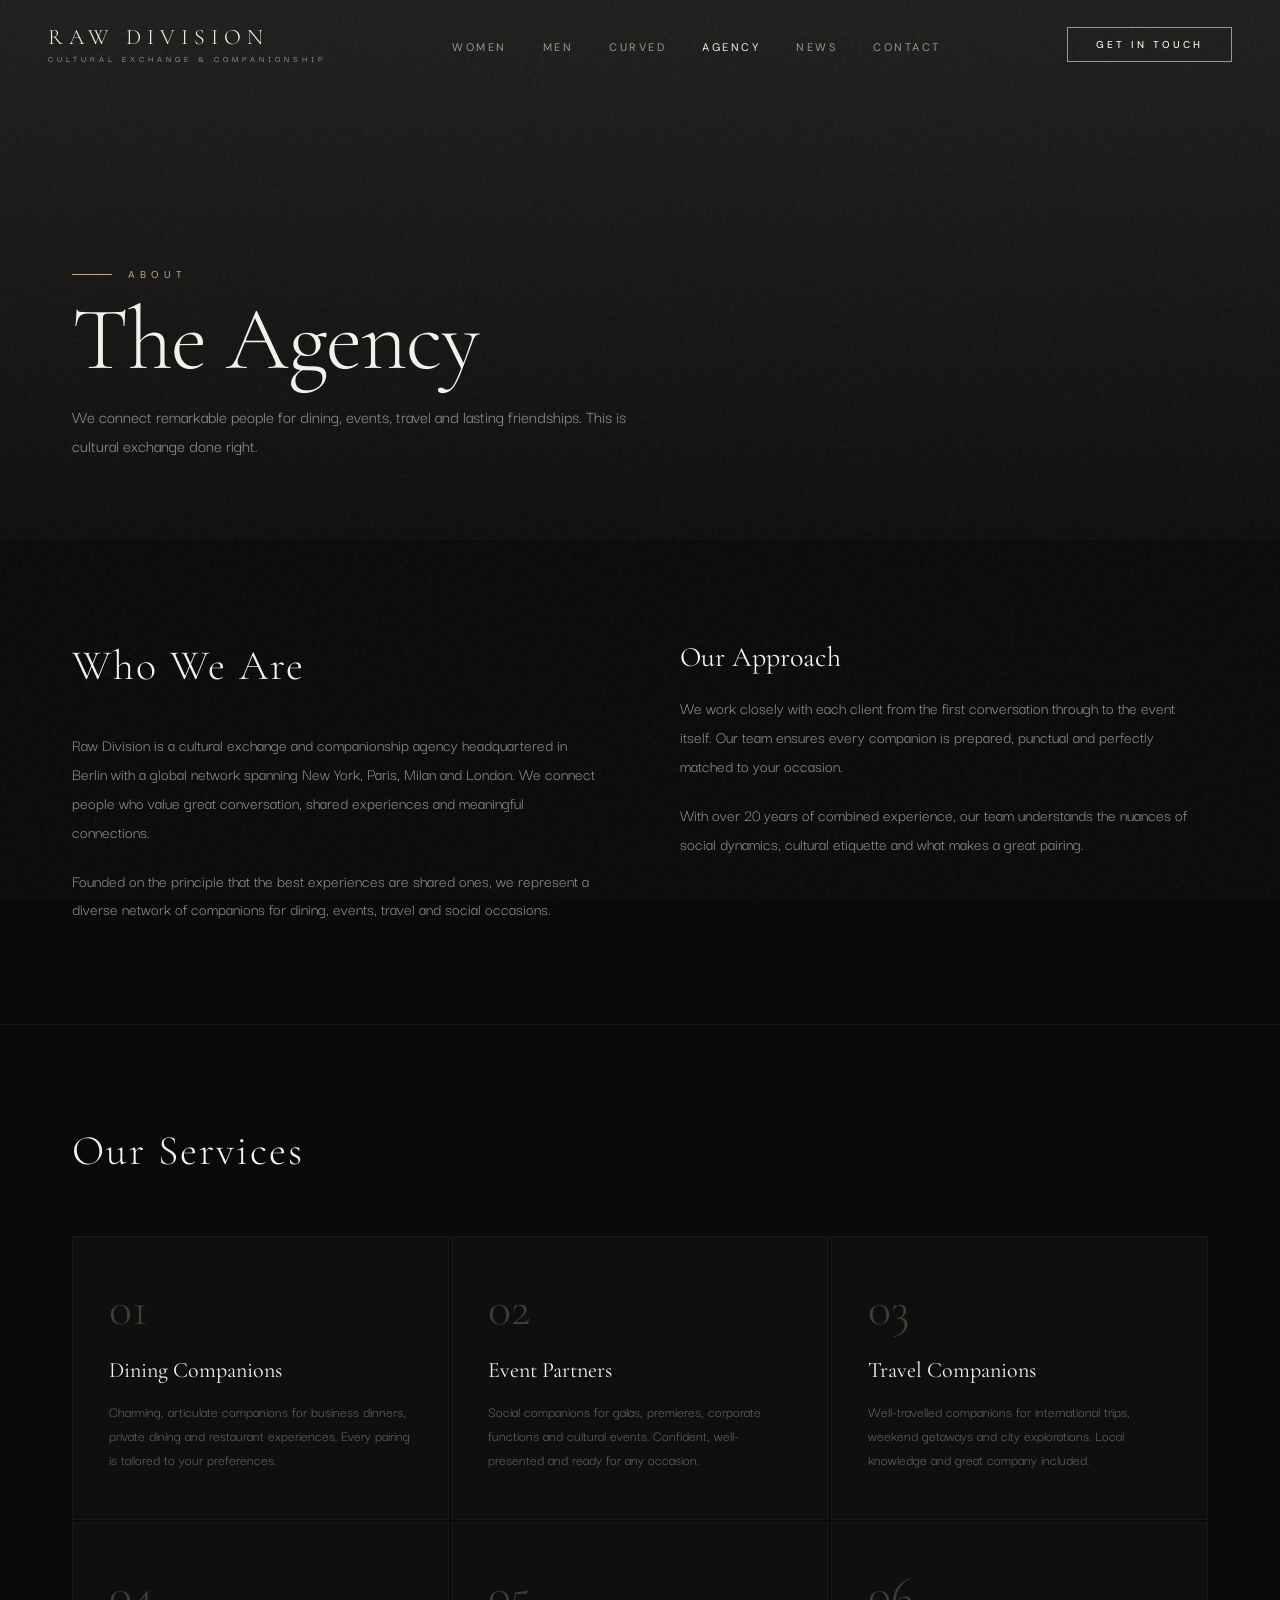
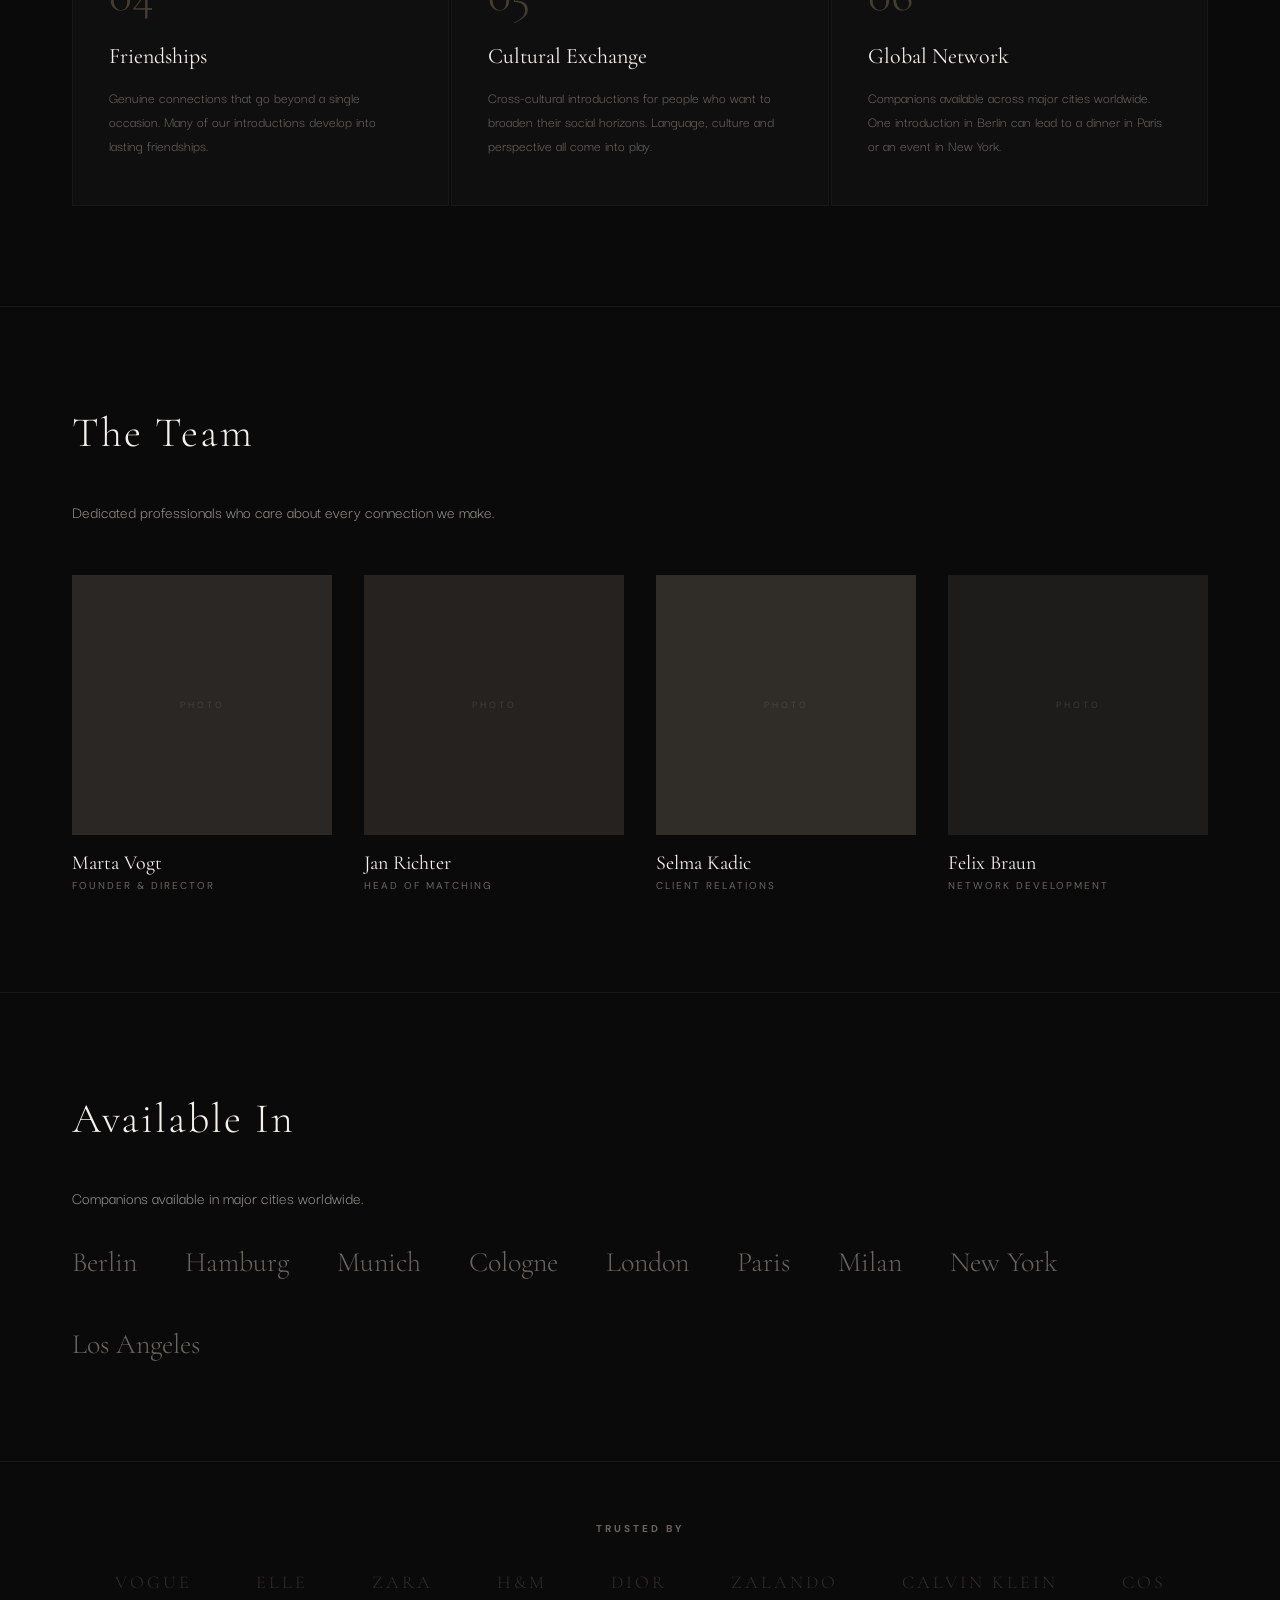
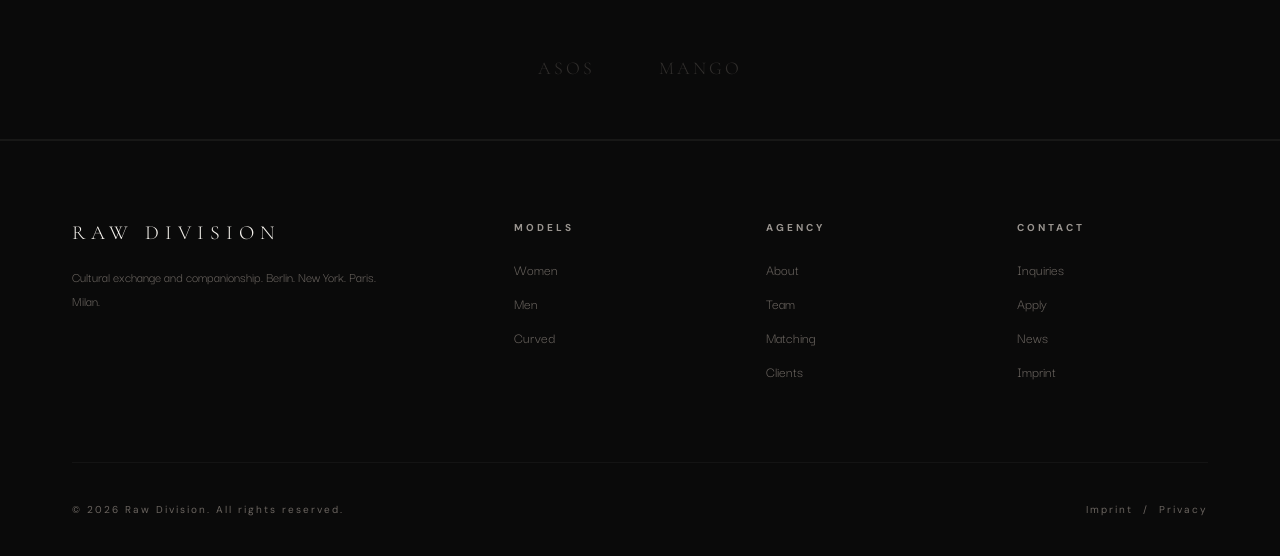
==== commit 136e0266: "Add all women photos, remove New Faces, update homepage - 12 new profile photos added for all women " ====
--- a/agency.html
+++ b/agency.html
@@ -28,10 +28,10 @@
     opacity: var(--ph-opacity);
     text-transform: uppercase;
   }
-  .team-card:nth-child(4n+1) .team-card-img { background: var(--surface-1); }
-  .team-card:nth-child(4n+2) .team-card-img { background: var(--surface-2); }
-  .team-card:nth-child(4n+3) .team-card-img { background: var(--surface-3); }
-  .team-card:nth-child(4n+4) .team-card-img { background: var(--surface-4); }
+  .team-card:nth-child(4n+1) .team-card-img { background-color: var(--surface-1); }
+  .team-card:nth-child(4n+2) .team-card-img { background-color: var(--surface-2); }
+  .team-card:nth-child(4n+3) .team-card-img { background-color: var(--surface-3); }
+  .team-card:nth-child(4n+4) .team-card-img { background-color: var(--surface-4); }
   .team-card-name {
     font-family: var(--font-display);
     font-size: 20px;
@@ -77,7 +77,6 @@
   <ul class="nav-links">
     <li><a href="women.html">Women</a></li>
     <li><a href="men.html">Men</a></li>
-    <li><a href="new-faces.html">New Faces</a></li>
     <li><a href="curved.html">Curved</a></li>
     <li><a href="agency.html" class="active">Agency</a></li>
     <li><a href="news.html">News</a></li>
@@ -88,7 +87,7 @@
 </nav>
 <div class="mobile-nav" id="mobileNav">
   <button class="mobile-nav-close" id="mobileNavClose">&times;</button>
-  <a href="women.html">Women</a><a href="men.html">Men</a><a href="new-faces.html">New Faces</a>
+  <a href="women.html">Women</a><a href="men.html">Men</a>
   <a href="curved.html">Curved</a><a href="agency.html">Agency</a><a href="news.html">News</a>
   <a href="contact.html">Contact</a><a href="apply.html">Apply</a>
 </div>
@@ -218,7 +217,7 @@
 <footer class="footer">
   <div class="footer-top">
     <div class="footer-brand"><div class="footer-logo">Raw Division</div><p>Cultural exchange and companionship. Berlin. New York. Paris. Milan.</p></div>
-    <div class="footer-col"><h4>Models</h4><ul><li><a href="women.html">Women</a></li><li><a href="men.html">Men</a></li><li><a href="curved.html">Curved</a></li><li><a href="new-faces.html">New Faces</a></li></ul></div>
+    <div class="footer-col"><h4>Models</h4><ul><li><a href="women.html">Women</a></li><li><a href="men.html">Men</a></li><li><a href="curved.html">Curved</a></li><li></li></ul></div>
     <div class="footer-col"><h4>Agency</h4><ul><li><a href="agency.html">About</a></li><li><a href="agency.html#team">Team</a></li><li><a href="contact.html">Matching</a></li><li><a href="agency.html#clients">Clients</a></li></ul></div>
     <div class="footer-col"><h4>Contact</h4><ul><li><a href="contact.html">Inquiries</a></li><li><a href="apply.html">Apply</a></li><li><a href="news.html">News</a></li><li><a href="#">Imprint</a></li></ul></div>
   </div>
--- a/styles.css
+++ b/styles.css
@@ -360,7 +360,10 @@
 }
 .model-card-img {
   aspect-ratio: 3/4;
-  background: var(--dark-gray);
+  background-color: var(--dark-gray);
+  background-size: cover;
+  background-position: center;
+  background-repeat: no-repeat;
   display: flex;
   align-items: center;
   justify-content: center;
@@ -414,12 +417,12 @@
 }
 
 /* Vary card bg tones */
-.model-card:nth-child(6n+1) .model-card-img { background: var(--surface-1); }
-.model-card:nth-child(6n+2) .model-card-img { background: var(--surface-2); }
-.model-card:nth-child(6n+3) .model-card-img { background: var(--surface-3); }
-.model-card:nth-child(6n+4) .model-card-img { background: var(--surface-4); }
-.model-card:nth-child(6n+5) .model-card-img { background: var(--surface-5); }
-.model-card:nth-child(6n+6) .model-card-img { background: var(--surface-6); }
+.model-card:nth-child(6n+1) .model-card-img { background-color: var(--surface-1); }
+.model-card:nth-child(6n+2) .model-card-img { background-color: var(--surface-2); }
+.model-card:nth-child(6n+3) .model-card-img { background-color: var(--surface-3); }
+.model-card:nth-child(6n+4) .model-card-img { background-color: var(--surface-4); }
+.model-card:nth-child(6n+5) .model-card-img { background-color: var(--surface-5); }
+.model-card:nth-child(6n+6) .model-card-img { background-color: var(--surface-6); }
 
 /* ── CONTENT SECTIONS ── */
 .content-section {
@@ -586,9 +589,9 @@
 }
 
 /* Vary news card bg */
-.news-card:nth-child(3n+1) .news-card-img { background: var(--surface-1); }
-.news-card:nth-child(3n+2) .news-card-img { background: var(--surface-2); }
-.news-card:nth-child(3n+3) .news-card-img { background: var(--surface-3); }
+.news-card:nth-child(3n+1) .news-card-img { background-color: var(--surface-1); }
+.news-card:nth-child(3n+2) .news-card-img { background-color: var(--surface-2); }
+.news-card:nth-child(3n+3) .news-card-img { background-color: var(--surface-3); }
 
 /* ── CONTACT / FORM ── */
 .contact-grid {
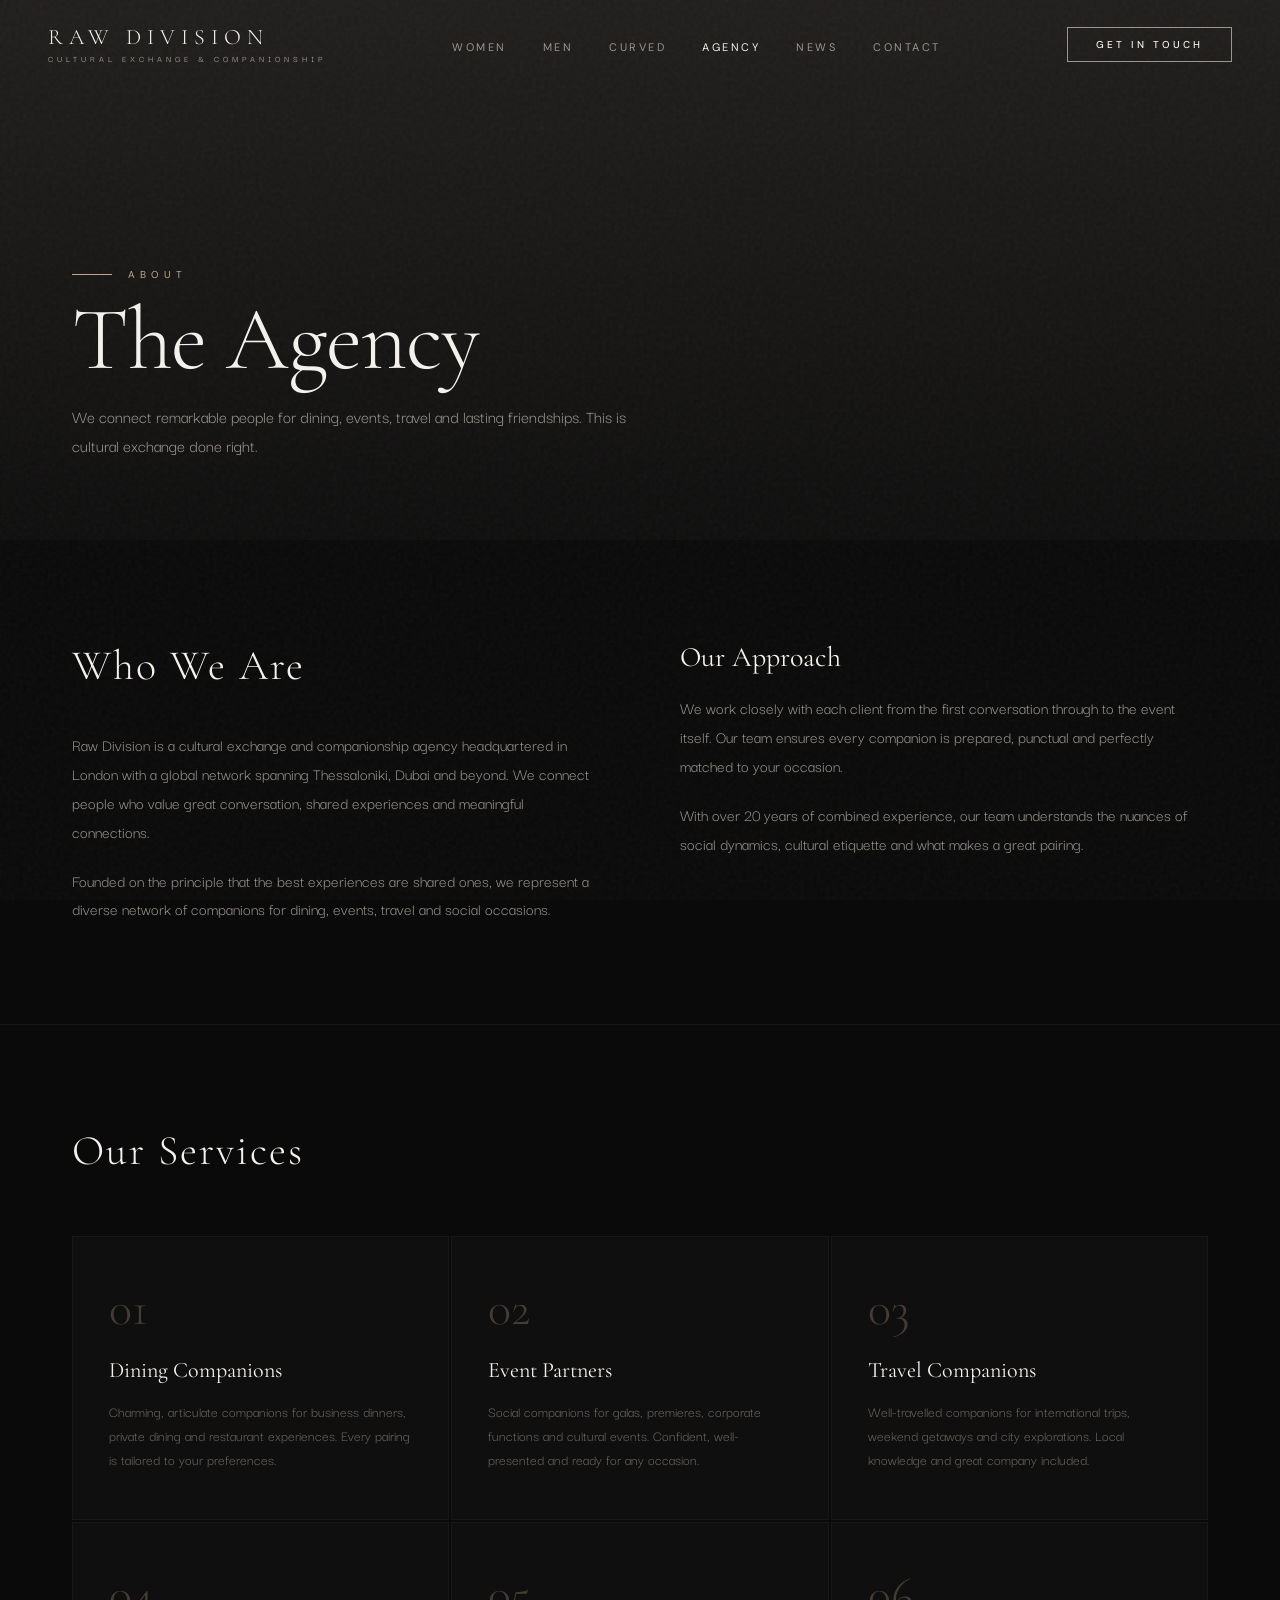
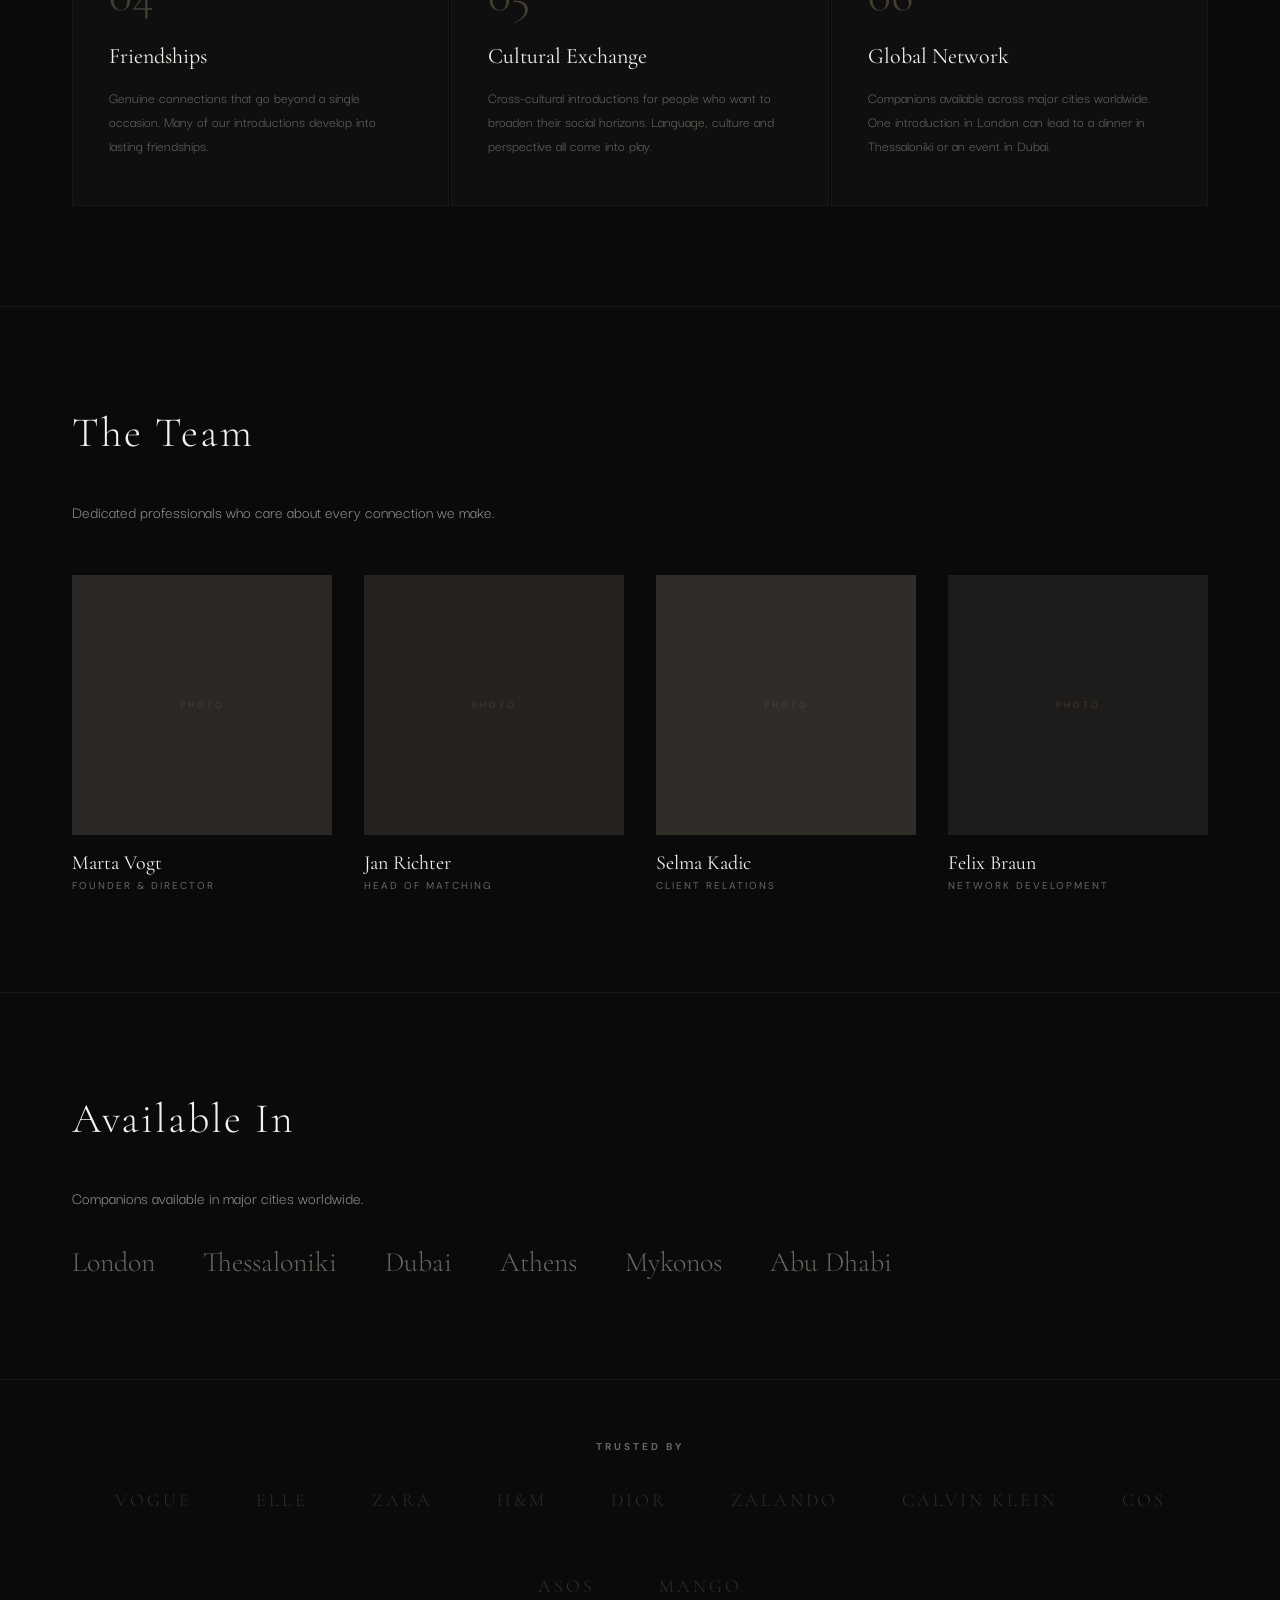
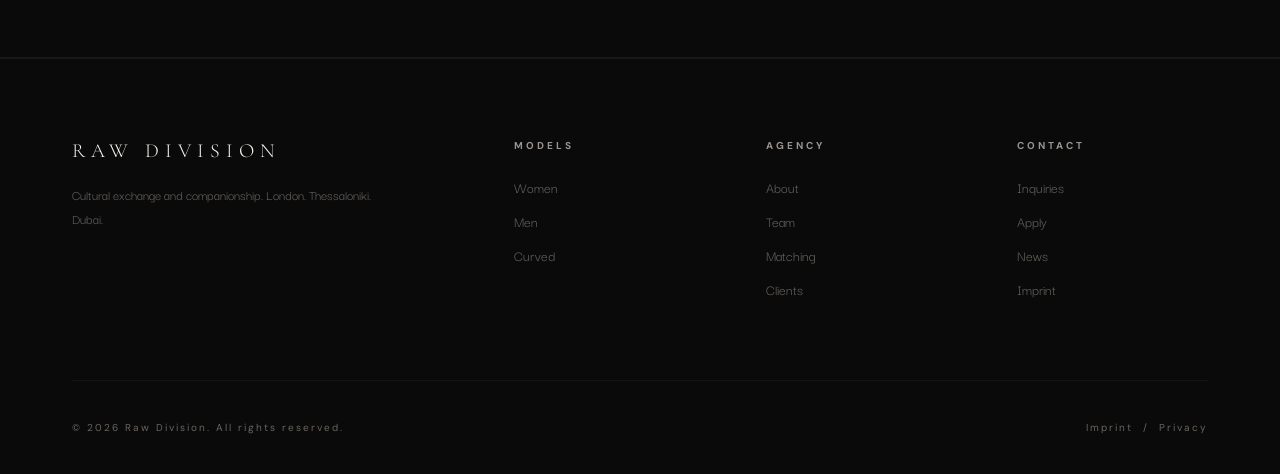
==== commit 035f0154: "New hero image, fix category cards, update all cities to London/Thessaloniki/Dubai - Homepage hero: " ====
--- a/agency.html
+++ b/agency.html
@@ -104,7 +104,7 @@
   <div class="two-col">
     <div class="reveal">
       <h2>Who We Are</h2>
-      <p>Raw Division is a cultural exchange and companionship agency headquartered in Berlin with a global network spanning New York, Paris, Milan and London. We connect people who value great conversation, shared experiences and meaningful connections.</p>
+      <p>Raw Division is a cultural exchange and companionship agency headquartered in London with a global network spanning Thessaloniki, Dubai and beyond. We connect people who value great conversation, shared experiences and meaningful connections.</p>
       <p>Founded on the principle that the best experiences are shared ones, we represent a diverse network of companions for dining, events, travel and social occasions.</p>
     </div>
     <div class="reveal">
@@ -147,7 +147,7 @@
     <div class="feature-card reveal">
       <div class="feature-number">06</div>
       <h4>Global Network</h4>
-      <p>Companions available across major cities worldwide. One introduction in Berlin can lead to a dinner in Paris or an event in New York.</p>
+      <p>Companions available across major cities worldwide. One introduction in London can lead to a dinner in Thessaloniki or an event in Dubai.</p>
     </div>
   </div>
 </section>
@@ -185,15 +185,12 @@
   <h2 class="reveal">Available In</h2>
   <p class="reveal">Companions available in major cities worldwide.</p>
   <div class="cities-row reveal">
-    <span class="city-item">Berlin</span>
-    <span class="city-item">Hamburg</span>
-    <span class="city-item">Munich</span>
-    <span class="city-item">Cologne</span>
     <span class="city-item">London</span>
-    <span class="city-item">Paris</span>
-    <span class="city-item">Milan</span>
-    <span class="city-item">New York</span>
-    <span class="city-item">Los Angeles</span>
+    <span class="city-item">Thessaloniki</span>
+    <span class="city-item">Dubai</span>
+    <span class="city-item">Athens</span>
+    <span class="city-item">Mykonos</span>
+    <span class="city-item">Abu Dhabi</span>
   </div>
 </section>
 
@@ -216,7 +213,7 @@
 
 <footer class="footer">
   <div class="footer-top">
-    <div class="footer-brand"><div class="footer-logo">Raw Division</div><p>Cultural exchange and companionship. Berlin. New York. Paris. Milan.</p></div>
+    <div class="footer-brand"><div class="footer-logo">Raw Division</div><p>Cultural exchange and companionship. London. Thessaloniki. Dubai.</p></div>
     <div class="footer-col"><h4>Models</h4><ul><li><a href="women.html">Women</a></li><li><a href="men.html">Men</a></li><li><a href="curved.html">Curved</a></li><li></li></ul></div>
     <div class="footer-col"><h4>Agency</h4><ul><li><a href="agency.html">About</a></li><li><a href="agency.html#team">Team</a></li><li><a href="contact.html">Matching</a></li><li><a href="agency.html#clients">Clients</a></li></ul></div>
     <div class="footer-col"><h4>Contact</h4><ul><li><a href="contact.html">Inquiries</a></li><li><a href="apply.html">Apply</a></li><li><a href="news.html">News</a></li><li><a href="#">Imprint</a></li></ul></div>
